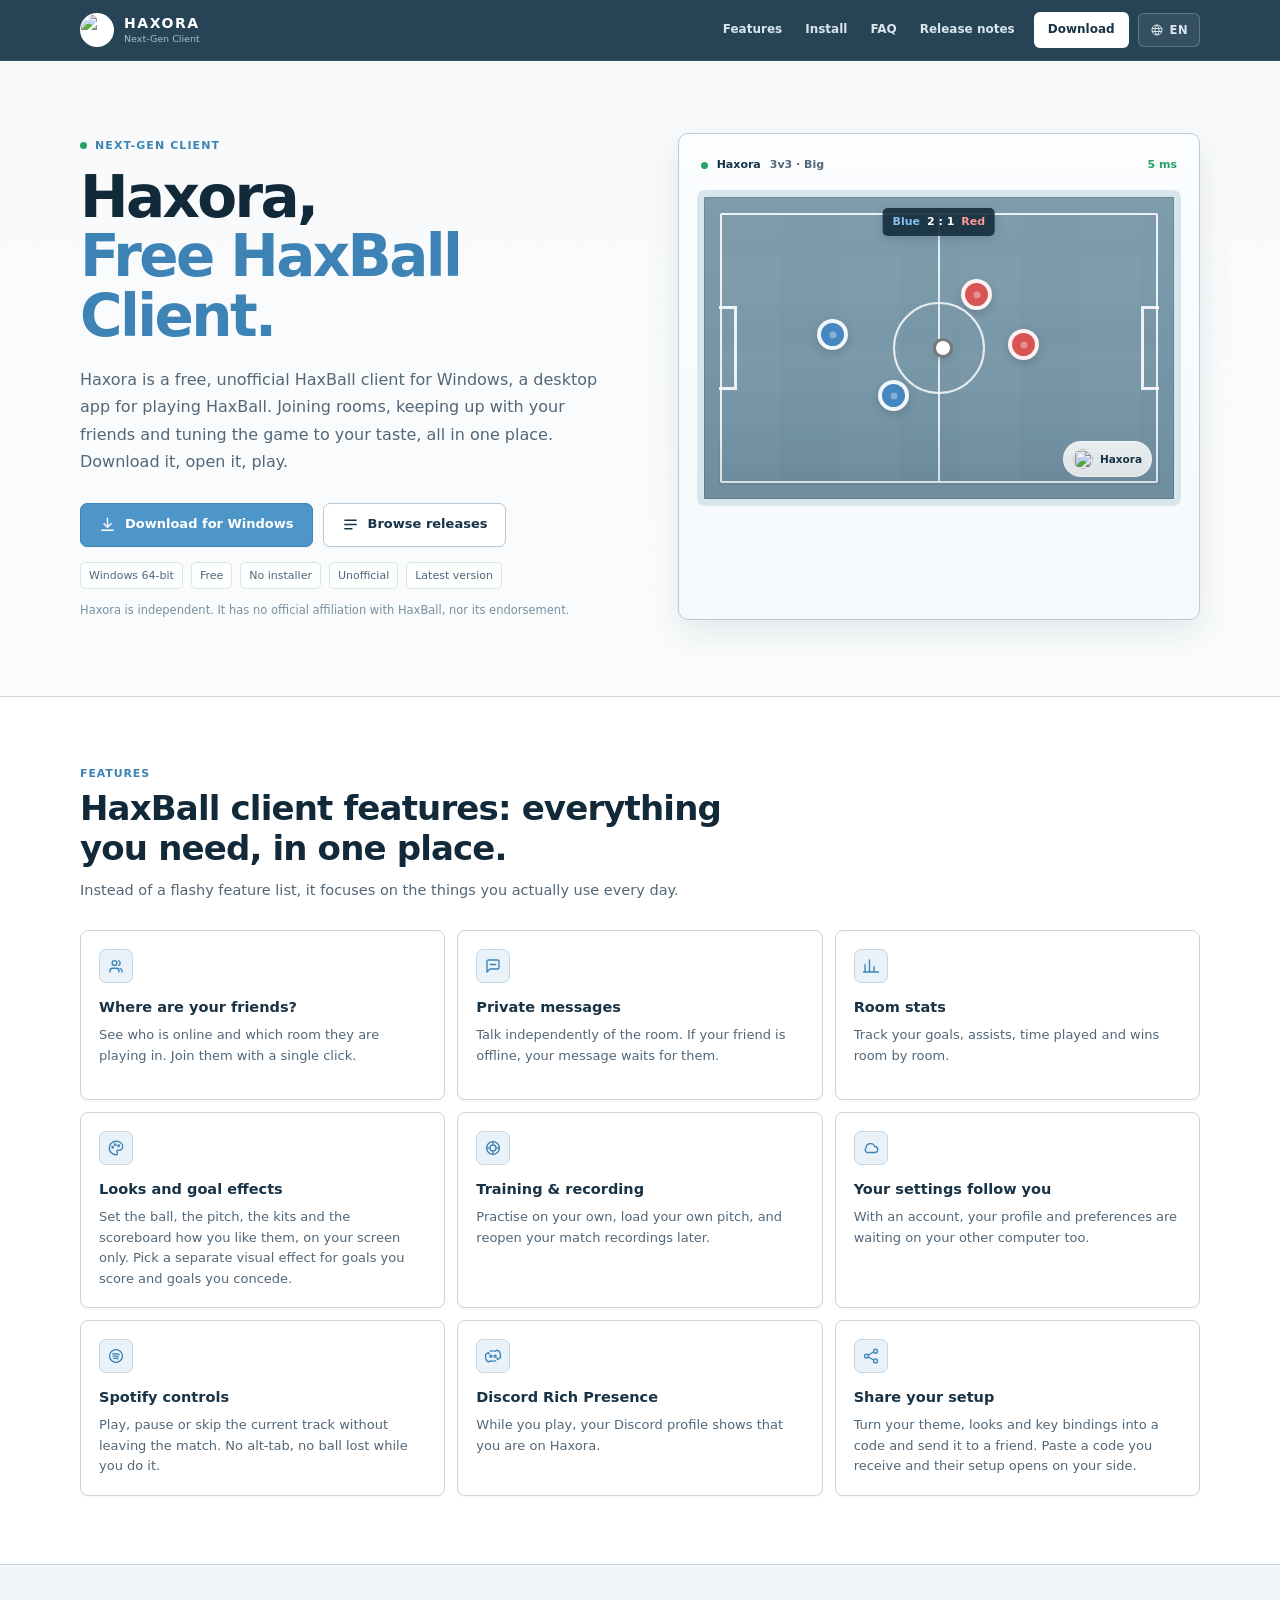
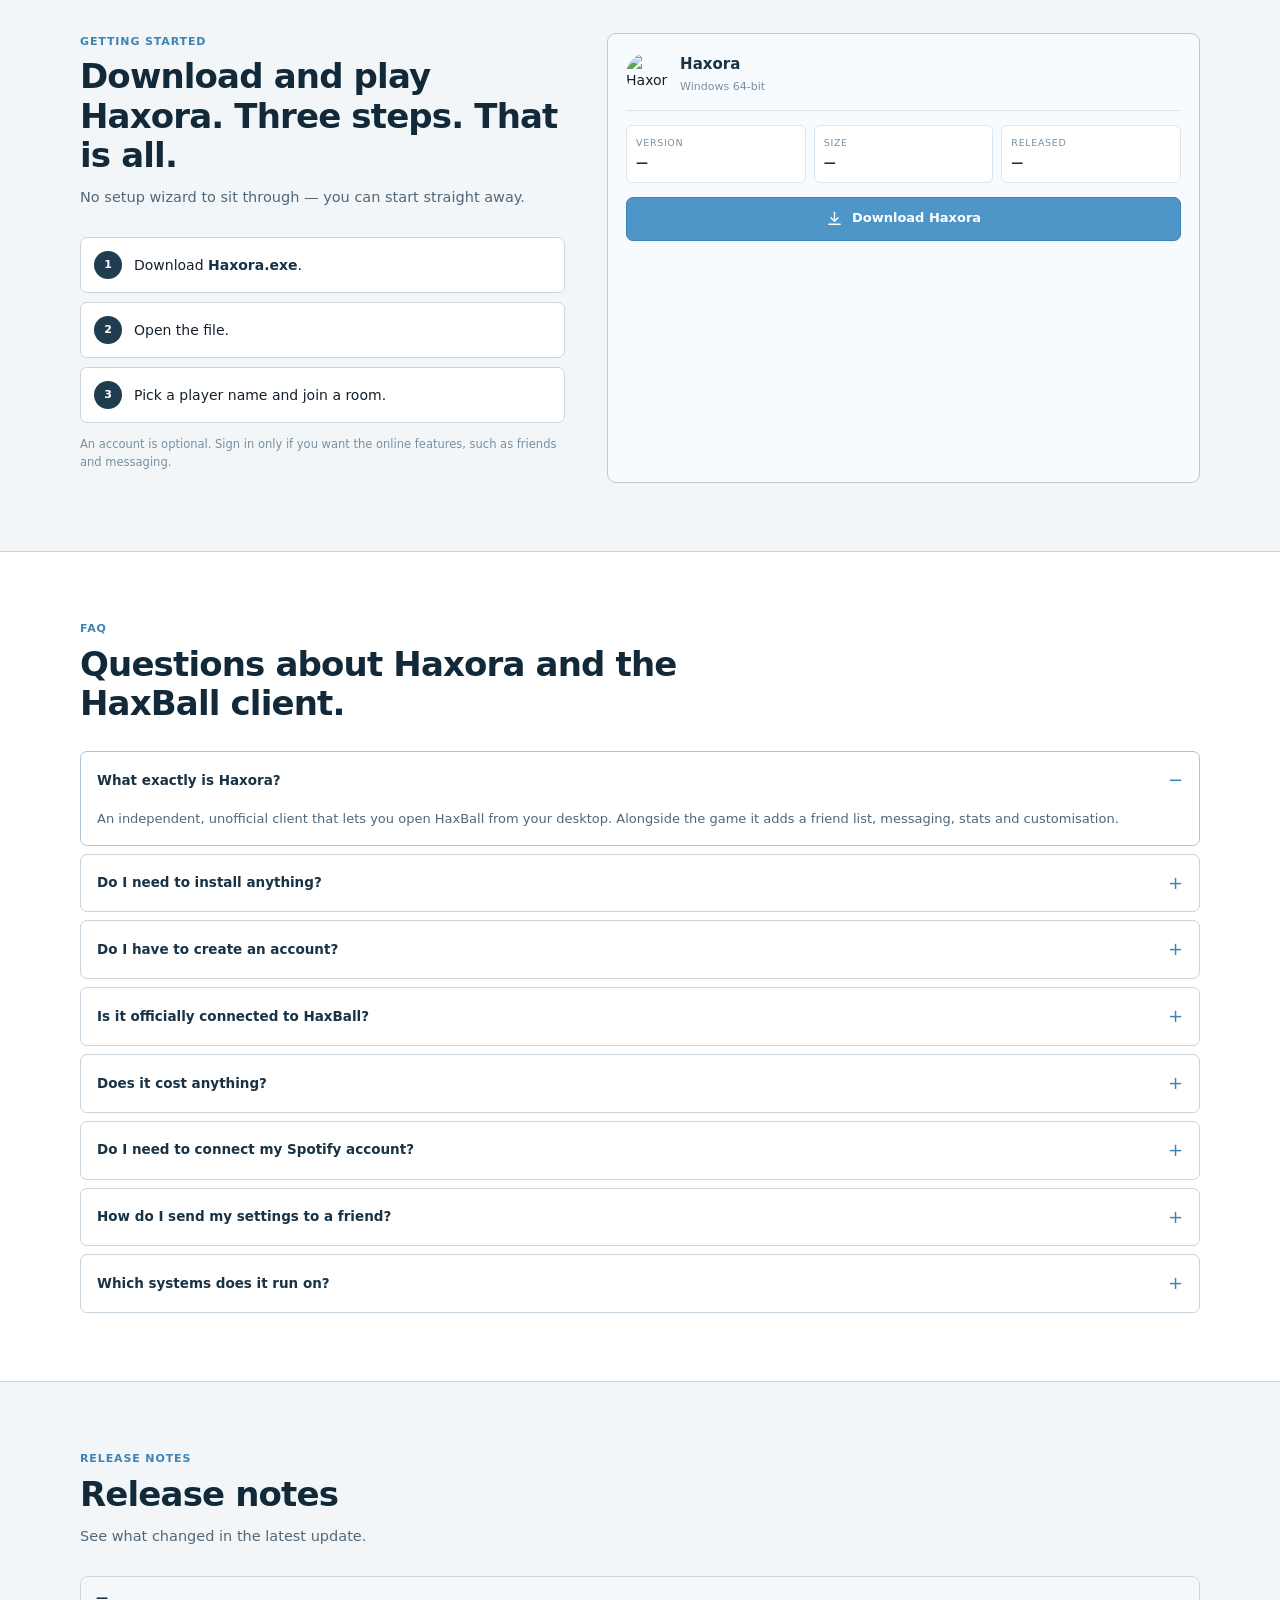
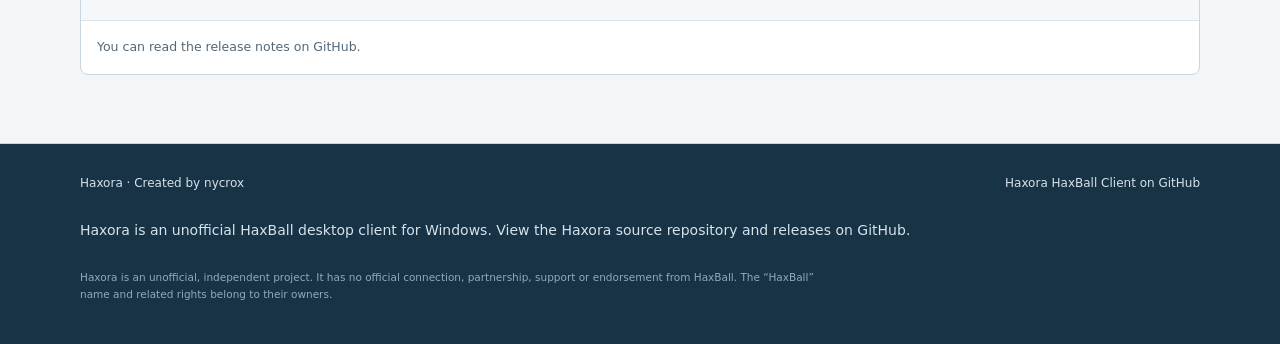
==== docs/index.html @ 7f505a47 "Update index.html" ====
<!doctype html>
<html lang="tr">
<head>
<meta charset="utf-8" />
<meta name="google-site-verification" content="Now5xPxrOuB2wj3a2NfiiqLnlZWloico8uXRCIv5dWs" />
<meta name="viewport" content="width=device-width, initial-scale=1" />
<title>Haxora — HaxBall Client for Windows | Next-Gen Client</title>
<meta name="description" content="Haxora, Windows için geliştirilmiş ücretsiz ve unofficial HaxBall client. Yüksek FPS, arkadaş listesi, özel mesajlaşma, Spotify kontrolü, Discord Rich Presence, gol efektleri, ayar paylaşımı ve daha fazlası." />
<meta name="keywords" content="haxball client, haxora, haxball masaüstü client, haxball windows, haxball indir, haxball spotify, haxball discord rich presence, haxball gol efekti" />
<meta name="author" content="nycrox" />
<meta name="robots" content="index, follow, max-image-preview:large, max-snippet:-1" />
<meta name="theme-color" content="#203d50" />
<link rel="canonical" href="https://nycr0x.github.io/Haxora-haxball-client/" />
<!-- Sayfa iki dilli. Çeviri yerinde yapılıyor ama İngilizcenin paylaşılabilir
     ve dizine girebilir kendi adresi olsun diye ?lang=en de kabul ediliyor. -->
<link rel="alternate" hreflang="tr" href="https://nycr0x.github.io/Haxora-haxball-client/" />
<link rel="alternate" hreflang="en" href="https://nycr0x.github.io/Haxora-haxball-client/?lang=en" />
<link rel="alternate" hreflang="x-default" href="https://nycr0x.github.io/Haxora-haxball-client/" />
<link rel="icon" type="image/png" href="./site/Haxora_Icon.png" />
<link rel="apple-touch-icon" href="./site/Haxora_Icon.png" />

<meta property="og:site_name" content="Haxora" />
<meta property="og:locale" content="tr_TR" />
<meta property="og:type" content="website" />
<meta property="og:url" content="https://nycr0x.github.io/Haxora-haxball-client/" />
<meta property="og:title" content="Haxora — HaxBall Client for Windows | Next-Gen Client" />
<meta property="og:description" content="Windows için ücretsiz HaxBall client: yüksek FPS, arkadaş listesi, özel mesajlaşma ve Spotify kontrolü. Haxora bağımsız bir Next-Gen Client projesidir." />
<meta property="og:image" content="https://nycr0x.github.io/Haxora-haxball-client/site/Haxora_Icon.png" />
<meta property="og:image:alt" content="Haxora logosu" />

<meta name="twitter:card" content="summary_large_image" />
<meta name="twitter:title" content="Haxora — HaxBall Client for Windows | Next-Gen Client" />
<meta name="twitter:description" content="Windows için ücretsiz HaxBall client: yüksek FPS, arkadaş listesi, özel mesajlaşma ve Spotify kontrolü. Haxora bağımsız bir Next-Gen Client projesidir." />
<meta name="twitter:image" content="https://nycr0x.github.io/Haxora-haxball-client/site/Haxora_Icon.png" />

<style>
:root {
  --navy: #203d50;
  --navy-2: #183246;
  --navy-3: #112939;
  --page: #e7edf1;
  --surface: #ffffff;
  --surface-2: #f6f9fb;
  --surface-3: #eef4f8;
  --border: #c8d5df;
  --border-soft: #dce5eb;
  --text: #14202b;
  --text-2: #526778;
  --text-3: #7890a2;
  --blue: #4e95c8;
  --blue-2: #3d83b5;
  --blue-soft: #e8f2f8;
  --green: #26a269;
  --orange: #d88620;
  --red: #dd4d4d;
  --radius: 8px;
  --shadow: 0 12px 32px rgba(32, 61, 80, .10);
  --font: "Segoe UI", Inter, system-ui, -apple-system, BlinkMacSystemFont, Arial, sans-serif;
}

* { box-sizing: border-box; }
html { scroll-behavior: smooth; }
body {
  margin: 0;
  background: var(--page);
  color: var(--text);
  font: 14px/1.6 var(--font);
  -webkit-font-smoothing: antialiased;
}
a { color: inherit; }
button, a { -webkit-tap-highlight-color: transparent; }
.wrap { width: min(1120px, calc(100% - 36px)); margin: 0 auto; }

/* Header — client ile aynı sade, koyu üst bar dili */
.topbar {
  position: sticky;
  top: 0;
  z-index: 50;
  background: rgba(32, 61, 80, .96);
  border-bottom: 1px solid rgba(255,255,255,.08);
  backdrop-filter: blur(10px);
}
.topbar-inner {
  min-height: 60px;
  display: flex;
  align-items: center;
  gap: 18px;
}
.brand {
  display: inline-flex;
  align-items: center;
  gap: 10px;
  text-decoration: none;
  color: #fff;
}
.brand-mark {
  width: 34px;
  height: 34px;
  display: grid;
  place-items: center;
  overflow: hidden;
  border-radius: 50%;
  border: 1px solid rgba(255,255,255,.18);
  background: #fff;
}
.brand-mark img { width: 100%; height: 100%; object-fit: cover; }
.brand-copy { display: flex; flex-direction: column; line-height: 1.05; }
.brand-copy strong { font-size: 14px; letter-spacing: .11em; font-weight: 800; }
.brand-copy span { margin-top: 3px; font-size: 9.5px; color: #a8bdca; }
.grow { flex: 1; }
.nav { display: flex; align-items: center; gap: 3px; }
.nav a {
  padding: 8px 10px;
  border-radius: 6px;
  color: #d9e6ee;
  font-size: 12px;
  font-weight: 600;
  text-decoration: none;
  transition: .16s ease;
}
.nav a:hover { background: rgba(255,255,255,.08); color: #fff; }
.nav .download-nav {
  margin-left: 6px;
  padding-inline: 14px;
  background: #fff;
  color: var(--navy-2);
}
.nav .download-nav:hover { background: #edf5fa; color: var(--navy-3); }

/* Dil düğmesi. Bir bağlantı değil, düğme: dar ekranda gezinme bağlantıları
   gizleniyor ama dil seçimi görünür kalmalı — siteye İngilizce bir ziyaretçi
   telefondan da gelebilir. */
.lang-btn {
  margin-left: 6px;
  display: inline-flex;
  align-items: center;
  gap: 6px;
  padding: 7px 11px;
  border: 1px solid rgba(255,255,255,.22);
  border-radius: 6px;
  background: rgba(255,255,255,.06);
  color: #d9e6ee;
  cursor: pointer;
  font: inherit;
  font-size: 11.5px;
  font-weight: 700;
  letter-spacing: .04em;
  transition: .16s ease;
}
.lang-btn:hover { background: rgba(255,255,255,.14); color: #fff; }
.lang-btn svg { width: 14px; height: 14px; fill: none; stroke: currentColor; stroke-width: 1.7; }

/* Hero */
.hero {
  background:
    linear-gradient(rgba(255,255,255,.72), rgba(255,255,255,.82)),
    repeating-linear-gradient(90deg, rgba(32,61,80,.035) 0 1px, transparent 1px 36px),
    repeating-linear-gradient(0deg, rgba(32,61,80,.035) 0 1px, transparent 1px 36px),
    var(--page);
  border-bottom: 1px solid var(--border);
}
.hero-inner {
  display: grid;
  grid-template-columns: 1.02fr .98fr;
  align-items: center;
  gap: 54px;
  padding: 72px 0 76px;
}
.eyebrow {
  display: inline-flex;
  align-items: center;
  gap: 8px;
  margin: 0 0 14px;
  color: var(--blue-2);
  font-size: 11px;
  font-weight: 800;
  letter-spacing: .1em;
  text-transform: uppercase;
}
.eyebrow::before {
  content: "";
  width: 7px;
  height: 7px;
  border-radius: 50%;
  background: var(--green);
}
.hero h1 {
  margin: 0;
  max-width: 580px;
  font-size: clamp(38px, 5.1vw, 58px);
  line-height: 1.02;
  letter-spacing: -.045em;
  font-weight: 760;
  color: var(--navy-3);
}
.hero h1 span { display: block; color: var(--blue-2); }
.hero .sub {
  max-width: 570px;
  margin: 20px 0 0;
  color: var(--text-2);
  font-size: 16px;
  line-height: 1.72;
}
.cta { display: flex; flex-wrap: wrap; gap: 10px; margin-top: 27px; }
.btn {
  min-height: 44px;
  display: inline-flex;
  align-items: center;
  justify-content: center;
  gap: 9px;
  padding: 0 18px;
  border: 1px solid #b8c9d6;
  border-radius: 7px;
  background: #fff;
  color: var(--navy-2);
  font-size: 13px;
  font-weight: 700;
  text-decoration: none;
  box-shadow: 0 2px 0 rgba(32,61,80,.03);
  transition: transform .15s ease, border-color .15s ease, background .15s ease;
}
.btn:hover { transform: translateY(-1px); border-color: #9fb6c6; background: #fbfdff; }
.btn.primary { border-color: var(--blue-2); background: var(--blue); color: #fff; }
.btn.primary:hover { background: var(--blue-2); }
.btn svg { width: 17px; height: 17px; fill: none; stroke: currentColor; stroke-width: 2; stroke-linecap: round; stroke-linejoin: round; }
.hero-meta { display: flex; flex-wrap: wrap; gap: 8px; margin-top: 15px; }
.meta-pill {
  padding: 4px 8px;
  border: 1px solid var(--border-soft);
  border-radius: 5px;
  background: rgba(255,255,255,.72);
  color: var(--text-2);
  font-size: 11px;
}
.hero-note {
  margin: 12px 0 0;
  color: var(--text-3);
  font-size: 11.5px;
  line-height: 1.6;
}

/* HaxBall sahnesi — sahada ufak hareket olsun */
.haxball-scene {
  position: relative;
  min-height: 392px;
  padding: 18px;
  border: 1px solid #b9cbd8;
  border-radius: 10px;
  background: linear-gradient(180deg, #fbfdff 0%, #f4f9fc 100%);
  box-shadow: var(--shadow);
}
.scene-top {
  display: flex;
  align-items: center;
  gap: 9px;
  min-height: 38px;
  padding: 0 4px 12px;
  color: var(--text-2);
  font-size: 11px;
  font-weight: 700;
}
.scene-top .room-name { color: var(--navy-2); font-weight: 800; }
.scene-top .online {
  width: 7px;
  height: 7px;
  border-radius: 50%;
  background: var(--green);
  box-shadow: 0 0 0 0 rgba(38,162,105,.35);
  animation: pulseDot 2.4s infinite;
}
.scene-top .latency { margin-left: auto; color: var(--green); }
.pitch-wrap {
  position: relative;
  height: 316px;
  overflow: hidden;
  border: 7px solid #d9e5ec;
  border-radius: 8px;
  background: linear-gradient(180deg, #7e9cac 0%, #6f8fa1 100%);
  box-shadow: inset 0 0 0 1px rgba(18,41,57,.18);
}
.pitch-wrap::before,
.pitch-wrap::after {
  content: "";
  position: absolute;
  inset: 16px;
  pointer-events: none;
}
.pitch-wrap::before {
  background:
    linear-gradient(90deg, rgba(255,255,255,.06) 50%, transparent 50%),
    linear-gradient(0deg, rgba(255,255,255,.05) 50%, transparent 50%);
  background-size: 120px 100%, 100% 90px;
  opacity: .35;
}
.pitch-wrap::after {
  inset: auto 14px 14px 14px;
  height: 64px;
  background: linear-gradient(180deg, rgba(18,41,57,0), rgba(18,41,57,.08));
}
.pitch {
  position: absolute;
  inset: 16px;
  border: 2px solid rgba(255,255,255,.86);
  border-radius: 2px;
}
.pitch::before {
  content: "";
  position: absolute;
  top: 0;
  bottom: 0;
  left: 50%;
  width: 2px;
  background: rgba(255,255,255,.82);
  transform: translateX(-50%);
}
.pitch::after {
  content: "";
  position: absolute;
  width: 88px;
  height: 88px;
  top: 50%;
  left: 50%;
  border: 2px solid rgba(255,255,255,.82);
  border-radius: 50%;
  transform: translate(-50%, -50%);
}
.goal {
  position: absolute;
  top: 50%;
  width: 18px;
  height: 84px;
  border: 3px solid rgba(255,255,255,.88);
  transform: translateY(-50%);
}
.goal.left { left: -3px; border-left: 0; }
.goal.right { right: -3px; border-right: 0; }
.disc {
  position: absolute;
  width: 31px;
  height: 31px;
  border: 4px solid rgba(255,255,255,.92);
  border-radius: 50%;
  box-shadow: 0 3px 8px rgba(20,32,43,.18);
  will-change: transform;
}
.disc::after {
  content: "";
  position: absolute;
  left: 50%;
  top: 50%;
  width: 7px;
  height: 7px;
  border-radius: 50%;
  background: rgba(255,255,255,.34);
  transform: translate(-50%, -50%);
}
.disc.blue { background: #4587c1; }
.disc.red { background: #d85555; }
.disc.b1 { left: 22%; top: 39%; animation: moveB1 7.5s ease-in-out infinite; }
.disc.b2 { left: 36%; top: 62%; animation: moveB2 7.5s ease-in-out infinite; }
.disc.r1 { left: 66%; top: 43%; animation: moveR1 7.5s ease-in-out infinite; }
.disc.r2 { left: 55%; top: 24%; animation: moveR2 7.5s ease-in-out infinite; }
.ball {
  position: absolute;
  left: 51%;
  top: 50%;
  width: 20px;
  height: 20px;
  border: 3px solid rgba(43,49,53,.72);
  border-radius: 50%;
  background: #fff;
  transform: translate(-50%, -50%);
  box-shadow: 0 2px 5px rgba(20,32,43,.22);
  animation: moveBall 7.5s linear infinite;
  will-change: left, top;
}
.ball::before {
  content: "";
  position: absolute;
  inset: -8px;
  border-radius: 50%;
  background: radial-gradient(circle, rgba(255,255,255,.35), rgba(255,255,255,0) 70%);
  opacity: .65;
}
.score {
  position: absolute;
  top: 11px;
  left: 50%;
  z-index: 2;
  display: flex;
  align-items: center;
  gap: 7px;
  padding: 5px 10px;
  border-radius: 5px;
  background: rgba(17,41,57,.88);
  color: #fff;
  font-size: 11px;
  font-weight: 800;
  transform: translateX(-50%);
  box-shadow: 0 3px 10px rgba(17,41,57,.16);
}
.score .b { color: #84c0f1; }
.score .r { color: #ff9898; }
.scene-badge {
  position: absolute;
  right: 22px;
  bottom: 22px;
  display: inline-flex;
  align-items: center;
  gap: 7px;
  padding: 7px 9px;
  border: 1px solid rgba(255,255,255,.72);
  border-radius: 999px;
  background: rgba(255,255,255,.88);
  color: var(--navy-2);
  font-size: 10.5px;
  font-weight: 800;
  backdrop-filter: blur(5px);
}
.scene-badge img { width: 20px; height: 20px; border-radius: 50%; }

@keyframes pulseDot {
  0%, 100% { box-shadow: 0 0 0 0 rgba(38,162,105,.3); }
  50% { box-shadow: 0 0 0 6px rgba(38,162,105,0); }
}
@keyframes moveB1 {
  0% { transform: translate(0, 0); }
  18% { transform: translate(36px, -8px); }
  34% { transform: translate(54px, -14px); }
  49% { transform: translate(14px, 10px); }
  67% { transform: translate(-6px, 18px); }
  84% { transform: translate(18px, 6px); }
  100% { transform: translate(0, 0); }
}
@keyframes moveB2 {
  0% { transform: translate(0, 0); }
  20% { transform: translate(-10px, -16px); }
  36% { transform: translate(18px, -34px); }
  52% { transform: translate(36px, -20px); }
  72% { transform: translate(18px, 10px); }
  100% { transform: translate(0, 0); }
}
@keyframes moveR1 {
  0% { transform: translate(0, 0); }
  18% { transform: translate(-18px, 8px); }
  34% { transform: translate(-40px, -4px); }
  52% { transform: translate(-8px, -18px); }
  70% { transform: translate(8px, -4px); }
  100% { transform: translate(0, 0); }
}
@keyframes moveR2 {
  0% { transform: translate(0, 0); }
  16% { transform: translate(-12px, 18px); }
  30% { transform: translate(-32px, 28px); }
  48% { transform: translate(-8px, 12px); }
  66% { transform: translate(12px, -4px); }
  84% { transform: translate(2px, -10px); }
  100% { transform: translate(0, 0); }
}
@keyframes moveBall {
  0%   { left: 50%; top: 50%; }
  14%  { left: 44%; top: 46%; }
  26%  { left: 39%; top: 48%; }
  40%  { left: 47%; top: 60%; }
  54%  { left: 58%; top: 53%; }
  67%  { left: 63%; top: 41%; }
  79%  { left: 55%; top: 32%; }
  91%  { left: 49%; top: 43%; }
  100% { left: 50%; top: 50%; }
}

/* içerik */
.section { padding: 68px 0; border-bottom: 1px solid var(--border); }
.section.white { background: #fff; }
.section.soft { background: #f2f6f8; }
.section-head { max-width: 650px; margin-bottom: 28px; }
.hero-copy, .section-head, .download-box, .haxball-scene { align-self: stretch; }
.section-label { margin: 0 0 7px; color: var(--blue-2); font-size: 11px; font-weight: 800; text-transform: uppercase; letter-spacing: .08em; }
h2 { margin: 0; color: var(--navy-3); font-size: clamp(25px, 3vw, 34px); line-height: 1.15; letter-spacing: -.025em; }
.lead { margin: 11px 0 0; color: var(--text-2); font-size: 14.5px; }

.feature-grid {
  display: grid;
  grid-template-columns: repeat(3, 1fr);
  gap: 12px;
}
.feature {
  min-height: 170px;
  padding: 18px;
  border: 1px solid var(--border);
  border-radius: var(--radius);
  background: var(--surface);
  box-shadow: 0 2px 0 rgba(32,61,80,.025);
  display: flex;
  flex-direction: column;
}
.feature:hover { border-color: #aec2d0; }
.feature-icon {
  width: 34px;
  height: 34px;
  display: grid;
  place-items: center;
  margin-bottom: 13px;
  border: 1px solid #c5d7e3;
  border-radius: 7px;
  background: var(--blue-soft);
  color: var(--blue-2);
}
.feature-icon svg { width: 18px; height: 18px; fill: none; stroke: currentColor; stroke-width: 1.8; stroke-linecap: round; stroke-linejoin: round; }
.feature h3 { margin: 0 0 6px; color: var(--navy-2); font-size: 14.5px; }
.feature p { margin: 0; color: var(--text-2); font-size: 13px; line-height: 1.58; }

.install {
  display: grid;
  grid-template-columns: .9fr 1.1fr;
  gap: 42px;
  align-items: start;
}
.steps { display: grid; gap: 9px; margin: 0; padding: 0; list-style: none; }
.steps li {
  display: flex;
  align-items: center;
  gap: 12px;
  min-height: 56px;
  padding: 11px 13px;
  border: 1px solid var(--border);
  border-radius: 7px;
  background: #fff;
}
.steps .n {
  width: 28px;
  height: 28px;
  flex: 0 0 auto;
  display: grid;
  place-items: center;
  border-radius: 50%;
  background: var(--navy);
  color: #fff;
  font-size: 11px;
  font-weight: 800;
}
.steps strong { color: var(--navy-2); }
.install-note {
  margin-top: 12px;
  color: var(--text-3);
  font-size: 11.5px;
}
.download-box {
  padding: 18px;
  border: 1px solid #b9cbd8;
  border-radius: 9px;
  background: #f8fbfd;
}
.download-box-top {
  display: flex;
  align-items: center;
  gap: 12px;
  padding-bottom: 15px;
  border-bottom: 1px solid var(--border-soft);
}
.download-box-top img { width: 42px; height: 42px; border-radius: 50%; }
.download-box-top strong { display: block; color: var(--navy-2); font-size: 15px; }
.download-box-top span { display: block; margin-top: 2px; color: var(--text-3); font-size: 11px; }
.release-meta { display: grid; grid-template-columns: repeat(3, 1fr); gap: 8px; margin: 14px 0; }
.release-meta div { padding: 9px; border: 1px solid var(--border-soft); border-radius: 6px; background: #fff; }
.release-meta small { display: block; color: var(--text-3); font-size: 9.5px; text-transform: uppercase; letter-spacing: .07em; }
.release-meta b { display: block; margin-top: 3px; color: var(--navy-2); font-size: 12px; }
.download-box .btn { width: 100%; }

.faq { display: grid; gap: 8px; }
.faq details { border: 1px solid var(--border); border-radius: 7px; background: #fff; }
.faq details[open] { border-color: #afc4d2; }
.faq summary {
  display: flex;
  align-items: center;
  gap: 12px;
  padding: 14px 16px;
  color: var(--navy-2);
  cursor: pointer;
  font-size: 13.5px;
  font-weight: 700;
  list-style: none;
}
.faq summary::-webkit-details-marker { display: none; }
.faq summary::after {
  content: "+";
  margin-left: auto;
  color: var(--blue-2);
  font-size: 18px;
  font-weight: 500;
}
.faq details[open] summary::after { content: "−"; }
.faq p { margin: 0; padding: 0 16px 15px; color: var(--text-2); font-size: 13px; }

.release {
  overflow: hidden;
  border: 1px solid var(--border);
  border-radius: 8px;
  background: #fff;
}
.release-head {
  display: flex;
  flex-wrap: wrap;
  align-items: center;
  gap: 10px;
  padding: 12px 15px;
  border-bottom: 1px solid var(--border-soft);
  background: #f4f8fa;
}
.release-head strong { color: var(--navy-2); font-size: 12px; }
.release-head span { color: var(--text-3); font-size: 11px; }
.release-body {
  max-height: 320px;
  padding: 16px;
  overflow: auto;
  color: var(--text-2);
  font-size: 12.5px;
  line-height: 1.65;
  white-space: pre-wrap;
}

footer { padding: 30px 0 42px; background: var(--navy-2); color: #d5e3eb; }
.foot { display: flex; flex-wrap: wrap; align-items: center; gap: 12px; }
.foot .who { font-size: 12px; }
.foot a { color: #d5e3eb; text-decoration: none; font-size: 12px; }
.foot a:hover { color: #fff; }
.disclaimer { max-width: 760px; margin: 14px 0 0; color: #92aaba; font-size: 10.5px; line-height: 1.55; }

.reveal { opacity: 0; transform: translateY(9px); transition: opacity .45s ease, transform .45s ease; }
.reveal.in { opacity: 1; transform: none; }
:focus-visible { outline: 2px solid var(--blue); outline-offset: 3px; }

@media (max-width: 940px) {
  .hero-inner { grid-template-columns: 1fr; padding: 55px 0 60px; }
  .haxball-scene { max-width: 650px; width: 100%; }
  .feature-grid { grid-template-columns: repeat(2, 1fr); }
  .install { grid-template-columns: 1fr; gap: 28px; }
}
@media (max-width: 680px) {
  .wrap { width: min(100% - 24px, 1120px); }
  .topbar-inner { min-height: 56px; }
  .nav a:not(.download-nav) { display: none; }
  .hero-inner { gap: 34px; padding: 42px 0 48px; }
  .hero h1 { font-size: 39px; }
  .hero .sub { font-size: 14.5px; }
  .haxball-scene { min-height: 328px; padding: 12px; }
  .pitch-wrap { height: 264px; }
  .scene-top { padding-bottom: 10px; }
  .feature-grid { grid-template-columns: 1fr; }
  .section { padding: 52px 0; }
  .release-meta { grid-template-columns: 1fr; }
}
@media (prefers-reduced-motion: reduce) {
  html { scroll-behavior: auto; }
  *, *::before, *::after { transition: none !important; animation: none !important; }
  .reveal { opacity: 1; transform: none; }
}
</style>
<script type="application/ld+json">
{
  "@context": "https://schema.org",
  "@type": "SoftwareApplication",
  "name": "Haxora",
  "alternateName": "Haxora HaxBall Client",
  "applicationCategory": "GameApplication",
  "applicationSubCategory": "HaxBall client",
  "operatingSystem": "Windows 10, Windows 11",
  "softwareVersion": "1.0.2",
  "url": "https://nycr0x.github.io/Haxora-haxball-client/",
  "downloadUrl": "https://github.com/nycr0x/Haxora-haxball-client/releases/latest",
  "installUrl": "https://github.com/nycr0x/Haxora-haxball-client/releases/latest",
  "image": "https://nycr0x.github.io/Haxora-haxball-client/site/Haxora_Icon.png",
  "screenshot": "https://nycr0x.github.io/Haxora-haxball-client/site/Haxora_Icon.png",
  "description": "Haxora, HaxBall için geliştirilmiş bağımsız bir masaüstü istemcisidir. Kare hızı ve donanım hızlandırma denetimi, arkadaş listesi, özel mesajlaşma, yerel susturma, antrenman modu, maç kaydı, gol efektleri, kod ile ayar paylaşımı, oyun içi Spotify kontrolü ve Discord Rich Presence sunar. HaxBall ile resmi bir bağı yoktur.",
  "inLanguage": "tr",
  "isAccessibleForFree": true,
  "offers": {
    "@type": "Offer",
    "price": "0",
    "priceCurrency": "USD",
    "availability": "https://schema.org/InStock"
  },
  "author": {
    "@type": "Person",
    "name": "nycrox",
    "url": "https://github.com/nycr0x"
  },
  "maintainer": {
    "@type": "Person",
    "name": "nycrox",
    "url": "https://github.com/nycr0x"
  },
  "license": "https://opensource.org/licenses/MIT",
  "disambiguatingDescription": "Bağımsız ve resmi olmayan bir HaxBall istemcisi. HaxBall markasıyla veya geliştiricisiyle bağlantılı değildir.",
  "sameAs": [
    "https://github.com/nycr0x/Haxora-haxball-client"
  ]
}
</script>
</head>
<body>

<header class="topbar">
  <div class="wrap topbar-inner">
    <a class="brand" href="#top" aria-label="Haxora ana sayfa">
      <span class="brand-mark"><img src="./site/Haxora_Icon.png" alt="Haxora logosu" width="34" height="34" /></span>
      <span class="brand-copy">
        <strong>HAXORA</strong>
        <span>Next-Gen Client</span>
      </span>
    </a>

    <div class="grow"></div>

    <nav class="nav" aria-label="Ana menü">
      <a href="#ozellikler">Özellikler</a>
      <a href="#kurulum">Kurulum</a>
      <a href="#sss">S.S.S.</a>
      <a href="#surum">Sürüm Notları</a>
      <a class="download-nav" href="#indir">İndir</a>
      <button class="lang-btn" id="langToggle" type="button">
        <svg viewBox="0 0 24 24" aria-hidden="true"><circle cx="12" cy="12" r="8.6"/><path d="M3.6 9.4h16.8M3.6 14.6h16.8"/><path d="M12 3.4c2.3 2.4 3.4 5.3 3.4 8.6s-1.1 6.2-3.4 8.6c-2.3-2.4-3.4-5.3-3.4-8.6S9.7 5.8 12 3.4Z"/></svg>
        <span id="langCode">TR</span>
      </button>
    </nav>
  </div>
</header>

<main id="top">
  <section class="hero" id="indir">
    <div class="wrap hero-inner">
      <div class="hero-copy">
        <p class="eyebrow">Next-Gen Client</p>
        <h1>Haxora, <span>Ücretsiz HaxBall Client.</span></h1>
        <p class="sub">
          Haxora, Windows için geliştirilmiş ücretsiz ve unofficial bir HaxBall client, yani HaxBall masaüstü istemcisidir.
          Odalara girmeyi, arkadaşlarını takip etmeyi ve oyunu kendi zevkine göre ayarlamayı
          tek yerde toplar. İndir, aç ve oyna.
        </p>

        <div class="cta">
          <a class="btn primary" id="download" href="https://github.com/nycr0x/Haxora-haxball-client/releases/latest">
            <svg viewBox="0 0 24 24" aria-hidden="true"><path d="M12 3v12"/><path d="M7 11l5 5 5-5"/><path d="M4 20h16"/></svg>
            <span id="downloadLabel">Windows için indir</span>
          </a>
          <a class="btn" href="https://github.com/nycr0x/Haxora-haxball-client/releases">
            <svg viewBox="0 0 24 24" aria-hidden="true"><path d="M4 6h16M4 12h16M4 18h10"/></svg>
            Sürümlere bak
          </a>
        </div>

        <div class="hero-meta" aria-label="Haxora bilgileri">
          <span class="meta-pill">Windows 64-bit</span>
          <span class="meta-pill">Ücretsiz</span>
          <span class="meta-pill">Kurulum gerektirmez</span>
          <span class="meta-pill">Unofficial</span>
          <span class="meta-pill" id="heroVersion">Son sürüm yükleniyor…</span>
        </div>
        <p class="hero-note">Haxora bağımsızdır. HaxBall ile resmi bir bağı veya onayı yoktur.</p>
      </div>

      <div class="haxball-scene" aria-label="HaxBall sahasında hareket eden oyuncular ve top ile Haxora görseli">
        <div class="scene-top">
          <span class="online"></span>
          <span class="room-name">Haxora</span>
          <span>3v3 · Big</span>
          <span class="latency">5 ms</span>
        </div>
        <div class="pitch-wrap">
          <div class="score"><span class="b">Mavi</span> 2 : 1 <span class="r">Kırmızı</span></div>
          <div class="pitch">
            <span class="goal left"></span>
            <span class="goal right"></span>
            <span class="disc blue b1"></span>
            <span class="disc blue b2"></span>
            <span class="disc red r1"></span>
            <span class="disc red r2"></span>
            <span class="ball"></span>
          </div>
          <div class="scene-badge">
            <img src="./site/Haxora_Icon.png" alt="" />
            Haxora
          </div>
        </div>
      </div>
    </div>
  </section>

  <section class="section white" id="ozellikler">
    <div class="wrap">
      <div class="section-head reveal">
        <p class="section-label">Özellikler</p>
        <h2>HaxBall client özellikleri: ihtiyacın olan şeyler, tek yerde.</h2>
        <p class="lead">Gösterişli özellik listeleri yerine günlük kullanımda gerçekten işine yarayan şeylere odaklanır.</p>
      </div>

      <div class="feature-grid">
        <article class="feature reveal">
          <span class="feature-icon"><svg viewBox="0 0 24 24"><path d="M16 20v-1.5a3.5 3.5 0 00-3.5-3.5h-5A3.5 3.5 0 004 18.5V20"/><circle cx="10" cy="8" r="3.2"/><path d="M20 20v-1.5a3.5 3.5 0 00-2.6-3.4M15.5 5.2a3.2 3.2 0 010 6"/></svg></span>
          <h3>Arkadaşların nerede?</h3>
          <p>Kimin çevrimiçi olduğunu ve hangi odada oynadığını gör. İstersen tek tıkla yanına katıl.</p>
        </article>

        <article class="feature reveal">
          <span class="feature-icon"><svg viewBox="0 0 24 24"><path d="M20 14a2 2 0 01-2 2H8l-4 4V6a2 2 0 012-2h12a2 2 0 012 2z"/><path d="M8.5 10h7"/></svg></span>
          <h3>Özel mesaj</h3>
          <p>Odadan bağımsız konuş. Arkadaşın çevrimdışıysa mesajın onu bekler.</p>
        </article>

        <article class="feature reveal">
          <span class="feature-icon"><svg viewBox="0 0 24 24"><path d="M4 20V10M10 20V4M16 20v-7M22 20H2"/></svg></span>
          <h3>Oda istatistikleri</h3>
          <p>Gol, asist, süre ve galibiyetlerini oynadığın odalara göre takip et.</p>
        </article>

        <article class="feature reveal">
          <span class="feature-icon"><svg viewBox="0 0 24 24"><path d="M12 3a9 9 0 100 18c1.1 0 2-.9 2-2 0-1.4-1-1.7-1-2.7 0-.7.6-1.3 1.3-1.3H16a5 5 0 005-5c0-3.9-4-7-9-7z"/><circle cx="7.5" cy="11" r="1"/><circle cx="11" cy="7.5" r="1"/><circle cx="15.5" cy="9" r="1"/></svg></span>
          <h3>Görünüm ve gol efektleri</h3>
          <p>Top, saha, forma ve skor tabelasını kendi ekranında düzenle. Attığın ve yediğin gol için ayrı görsel efekt seç.</p>
        </article>

        <article class="feature reveal">
          <span class="feature-icon"><svg viewBox="0 0 24 24"><circle cx="12" cy="12" r="8.5"/><circle cx="12" cy="12" r="4"/><path d="M12 3.5v3M12 17.5v3M3.5 12h3M17.5 12h3"/></svg></span>
          <h3>Antrenman & kayıt</h3>
          <p>Tek başına çalış, kendi sahanı yükle ve maç kayıtlarını daha sonra tekrar aç.</p>
        </article>

        <article class="feature reveal">
          <span class="feature-icon"><svg viewBox="0 0 24 24"><path d="M7 18h10a4 4 0 000-8 6 6 0 00-11.6 2A3.5 3.5 0 007 18z"/></svg></span>
          <h3>Ayarların seninle</h3>
          <p>Hesap kullanırsan profilin ve tercihlerin diğer bilgisayarında da hazır olur.</p>
        </article>

        <article class="feature reveal">
          <span class="feature-icon"><svg viewBox="0 0 24 24"><circle cx="12" cy="12" r="8.6"/><path d="M7.6 9.2c2.9-.8 5.9-.5 8.6.9"/><path d="M8.2 12.2c2.4-.6 4.8-.3 7 .9"/><path d="M8.8 15.1c1.9-.4 3.8-.2 5.5.7"/></svg></span>
          <h3>Spotify kontrolü</h3>
          <p>Çalan şarkıyı maçtan çıkmadan başlat, duraklat ya da geç. Alt-tab yok, kaçan top yok.</p>
        </article>

        <article class="feature reveal">
          <span class="feature-icon"><svg viewBox="0 0 24 24"><path d="M8.4 5.6A13 13 0 0 1 12 5.2c1.3 0 2.5.15 3.6.4l1.1-1.5c2 .5 3.6 1.4 3.6 1.4 1.4 2.6 2 5.4 1.8 8.3a13 13 0 0 1-4 2.7l-1-1.6"/><path d="M15.6 18.4A13 13 0 0 1 12 18.8c-1.3 0-2.5-.15-3.6-.4l-1.1 1.5c-2-.5-3.6-1.4-3.6-1.4-1.4-2.6-2-5.4-1.8-8.3a13 13 0 0 1 4-2.7l1 1.6"/><circle cx="9.2" cy="12.4" r="1.4"/><circle cx="14.8" cy="12.4" r="1.4"/></svg></span>
          <h3>Discord Rich Presence</h3>
          <p>Sen oynarken Discord profilinde Haxora'da olduğun görünür.</p>
        </article>

        <article class="feature reveal">
          <span class="feature-icon"><svg viewBox="0 0 24 24"><circle cx="18" cy="5.5" r="2.6"/><circle cx="6" cy="12" r="2.6"/><circle cx="18" cy="18.5" r="2.6"/><path d="M8.3 10.7l7.4-4M8.3 13.3l7.4 4"/></svg></span>
          <h3>Ayarını paylaş</h3>
          <p>Tema, görünüm ve tuş atamalarını koda çevirip arkadaşına yolla. Sana gelen kodu yapıştır, onun düzeni sende açılsın.</p>
        </article>
      </div>
    </div>
  </section>

  <section class="section soft" id="kurulum">
    <div class="wrap install">
      <div>
        <div class="section-head reveal">
          <p class="section-label">Başlamak için</p>
          <h2>Haxora indir ve oyna. Üç adım. Hepsi bu.</h2>
          <p class="lead">Kurulum sihirbazıyla uğraşmadan doğrudan başlayabilirsin.</p>
        </div>

        <ol class="steps">
          <!-- Sözcük sırası dile göre değiştiği için cümle tek parça çevriliyor. -->
          <li class="reveal"><span class="n">1</span><div data-i18n-html><strong>Haxora.exe</strong> dosyasını indir.</div></li>
          <li class="reveal"><span class="n">2</span><div>Dosyayı aç.</div></li>
          <li class="reveal"><span class="n">3</span><div>Oyuncu adını seç ve odaya gir.</div></li>
        </ol>
        <p class="install-note reveal">Hesap açmak zorunlu değil. Arkadaşlık ve mesajlaşma gibi çevrimiçi özellikleri kullanmak istersen giriş yapabilirsin.</p>
      </div>

      <aside class="download-box reveal">
        <div class="download-box-top">
          <img src="./site/Haxora_Icon.png" alt="Haxora logosu" />
          <div>
            <strong id="releaseBoxTitle">Haxora</strong>
            <span>Windows 64-bit</span>
          </div>
        </div>

        <div class="release-meta">
          <div><small>Sürüm</small><b id="boxVersion">—</b></div>
          <div><small>Boyut</small><b id="boxSize">—</b></div>
          <div><small>Yayın</small><b id="boxDate">—</b></div>
        </div>

        <a class="btn primary" id="download2" href="https://github.com/nycr0x/Haxora-haxball-client/releases/latest">
          <svg viewBox="0 0 24 24" aria-hidden="true"><path d="M12 3v12"/><path d="M7 11l5 5 5-5"/><path d="M4 20h16"/></svg>
          Haxora'yı indir
        </a>
      </aside>
    </div>
  </section>

  <section class="section white" id="sss">
    <div class="wrap">
      <div class="section-head reveal">
        <p class="section-label">Sık sorulanlar</p>
        <h2>Haxora ve HaxBall client hakkında merak edilenler.</h2>
      </div>

      <div class="faq">
        <details class="reveal" open>
          <summary>Haxora tam olarak ne?</summary>
          <p>HaxBall'ı masaüstünden açmanı sağlayan bağımsız ve unofficial bir client. Oyunun yanına arkadaş listesi, mesajlaşma, istatistik ve kişiselleştirme gibi ek özellikler getirir.</p>
        </details>

        <details class="reveal">
          <summary>Kurulum yapmak gerekiyor mu?</summary>
          <p>Hayır. Haxora.exe dosyasını indirip doğrudan açman yeterli.</p>
        </details>

        <details class="reveal">
          <summary>Hesap açmak zorunda mıyım?</summary>
          <p>Hayır. Hesap; arkadaş listesi, özel mesajlaşma ve ayar senkronizasyonu gibi çevrimiçi özellikler için kullanılır.</p>
        </details>

        <details class="reveal">
          <summary>HaxBall ile resmi bir bağı var mı?</summary>
          <p>Hayır. Haxora unofficial bir projedir; HaxBall ile resmi bir bağlantısı veya onayı yoktur.</p>
        </details>

        <details class="reveal">
          <summary>Ücretli mi?</summary>
          <p>Hayır. Haxora ücretsizdir.</p>
        </details>

        <details class="reveal">
          <summary>Spotify için hesabımı bağlamam gerekiyor mu?</summary>
          <p>Evet, kontrol tuşlarının çalışması için Spotify hesabını bir kez bağlaman yeterli. Haxora yalnızca oynatmayı yönetir; şifreni görmez.</p>
        </details>

        <details class="reveal">
          <summary>Ayarlarımı arkadaşıma nasıl gönderirim?</summary>
          <p>Ayarlar ekranından paylaşım kodunu oluştur ve arkadaşına yolla. O kodu yapıştırdığında senin temanı, görünüm ayarlarını ve tuş atamalarını kendi Haxora'sında açar.</p>
        </details>

        <details class="reveal">
          <summary>Hangi sistemlerde çalışıyor?</summary>
          <p>Şu anda Windows 64-bit sürümü yayınlanıyor.</p>
        </details>
      </div>
    </div>
  </section>

  <section class="section soft" id="surum">
    <div class="wrap">
      <div class="section-head reveal">
        <p class="section-label">Sürüm notları</p>
        <h2 id="notesTitle">Son sürüm yükleniyor…</h2>
        <p class="lead">Son güncellemede nelerin değiştiğini buradan görebilirsin.</p>
      </div>

      <div class="release reveal">
        <div class="release-head">
          <strong id="releaseTag">—</strong>
          <span id="releaseDate"></span>
        </div>
        <!-- İçerik GitHub sürüm notlarından geliyor; çeviri katmanı dokunmuyor. -->
        <div class="release-body" id="notes" data-i18n-skip>…</div>
      </div>
    </div>
  </section>
</main>

<footer>
  <div class="wrap">
    <div class="foot">
      <span class="who">Haxora · Created by nycrox</span>
      <span class="grow"></span>
      <a href="https://github.com/nycr0x/Haxora-haxball-client">
    Haxora HaxBall Client on GitHub
</a>
         <p>
  Haxora is an unofficial HaxBall desktop client for Windows.
  View the Haxora source repository and releases on GitHub.
</p>
    </div>
    <p class="disclaimer">Haxora unofficial ve bağımsız bir projedir. HaxBall ile resmi bir bağlantısı, ortaklığı, desteği veya onayı yoktur. “HaxBall” adı ve ilgili haklar sahiplerine aittir.</p>
  </div>
</footer>

<script>
/* Sayfanın dili (Türkçe / İngilizce).

   Uygulamadaki çözümün aynısı, tek dosyaya sığacak kadar küçültülmüş hâli:
   sözlüğün anahtarı sayfadaki Türkçe metnin kendisi. Türkçe seçiliyken sözlük
   hiç okunmuyor, İngilizce seçilince gövdedeki metin düğümleri ve çevrilebilir
   öznitelikler bir kez taranıp değiştiriliyor. Her düğümün kaynağı saklandığı
   için geçiş iki yönlü çalışıyor.

   Dil sırayla şuradan geliyor: ?lang=en adresi > önceki seçim > tarayıcı dili.
   Seçim adrese de yazılıyor; böylece İngilizce sürümün paylaşılabilir bir
   bağlantısı oluyor (head'deki hreflang bunu gösteriyor). */
var HX_LANG = (function () {
  var EN = {
    /* head */
    "Haxora — HaxBall Client for Windows | Next-Gen Client": "Haxora — HaxBall Client for Windows | Next-Gen Client",
    "Haxora, Windows için geliştirilmiş ücretsiz ve unofficial HaxBall client. Yüksek FPS, arkadaş listesi, özel mesajlaşma, Spotify kontrolü, Discord Rich Presence, gol efektleri, ayar paylaşımı ve daha fazlası.":
      "Haxora is a free, unofficial HaxBall client for Windows. High FPS, a friend list, private messages, Spotify controls, Discord Rich Presence, goal effects, shareable settings and more.",

    /* üst şerit */
    "Haxora ana sayfa": "Haxora home",
    "Haxora logosu": "Haxora logo",
    "Next-Gen Client": "Next-Gen Client",
    "Ana menü": "Main menu",
    "Özellikler": "Features",
    "Kurulum": "Install",
    "S.S.S.": "FAQ",
    "Sürüm Notları": "Release notes",
    "İndir": "Download",
    "Arayüz dilini değiştir": "Change the site language",

    /* giriş bölümü */
    "Haxora,": "Haxora,",
    "Haxora indir ve oyna. Üç adım. Hepsi bu.": "Download and play Haxora. Three steps. That is all.",
    "Haxora ve HaxBall client hakkında merak edilenler.": "Questions about Haxora and the HaxBall client.",
    "Next-Gen Client.": "Next-Gen Client.",
    "Ücretsiz HaxBall Client.": "Free HaxBall Client.",
    "Haxora, Windows için geliştirilmiş ücretsiz ve unofficial bir HaxBall client, yani HaxBall masaüstü istemcisidir. Odalara girmeyi, arkadaşlarını takip etmeyi ve oyunu kendi zevkine göre ayarlamayı tek yerde toplar. İndir, aç ve oyna.":
      "Haxora is a free, unofficial HaxBall client for Windows, a desktop app for playing HaxBall. Joining rooms, keeping up with your friends and tuning the game to your taste, all in one place. Download it, open it, play.",
    "Windows için indir": "Download for Windows",
    "Sürümlere bak": "Browse releases",
    "Haxora bilgileri": "Haxora at a glance",
    "Windows 64-bit": "Windows 64-bit",
    "Ücretsiz": "Free",
    "Kurulum gerektirmez": "No installer",
    "Unofficial": "Unofficial",
    "Son sürüm yükleniyor…": "Loading the latest version…",
    "Haxora bağımsızdır. HaxBall ile resmi bir bağı veya onayı yoktur.":
      "Haxora is independent. It has no official affiliation with HaxBall, nor its endorsement.",
    "HaxBall sahasında hareket eden oyuncular ve top ile Haxora görseli":
      "Illustration of Haxora with players and a ball moving on a HaxBall pitch",
    "Mavi": "Blue",
    "Kırmızı": "Red",

    /* özellikler */
    "HaxBall client özellikleri: ihtiyacın olan şeyler, tek yerde.": "HaxBall client features: everything you need, in one place.",
    "Gösterişli özellik listeleri yerine günlük kullanımda gerçekten işine yarayan şeylere odaklanır.":
      "Instead of a flashy feature list, it focuses on the things you actually use every day.",
    "Arkadaşların nerede?": "Where are your friends?",
    "Kimin çevrimiçi olduğunu ve hangi odada oynadığını gör. İstersen tek tıkla yanına katıl.":
      "See who is online and which room they are playing in. Join them with a single click.",
    "Özel mesaj": "Private messages",
    "Odadan bağımsız konuş. Arkadaşın çevrimdışıysa mesajın onu bekler.":
      "Talk independently of the room. If your friend is offline, your message waits for them.",
    "Oda istatistikleri": "Room stats",
    "Gol, asist, süre ve galibiyetlerini oynadığın odalara göre takip et.":
      "Track your goals, assists, time played and wins room by room.",
    "Görünüm ve gol efektleri": "Looks and goal effects",
    "Top, saha, forma ve skor tabelasını kendi ekranında düzenle. Attığın ve yediğin gol için ayrı görsel efekt seç.":
      "Set the ball, the pitch, the kits and the scoreboard how you like them, on your screen only. Pick a separate visual effect for goals you score and goals you concede.",
    "Antrenman & kayıt": "Training & recording",
    "Tek başına çalış, kendi sahanı yükle ve maç kayıtlarını daha sonra tekrar aç.":
      "Practise on your own, load your own pitch, and reopen your match recordings later.",
    "Ayarların seninle": "Your settings follow you",
    "Hesap kullanırsan profilin ve tercihlerin diğer bilgisayarında da hazır olur.":
      "With an account, your profile and preferences are waiting on your other computer too.",
    "Spotify kontrolü": "Spotify controls",
    "Çalan şarkıyı maçtan çıkmadan başlat, duraklat ya da geç. Alt-tab yok, kaçan top yok.":
      "Play, pause or skip the current track without leaving the match. No alt-tab, no ball lost while you do it.",
    "Discord Rich Presence": "Discord Rich Presence",
    "Sen oynarken Discord profilinde Haxora'da olduğun görünür.":
      "While you play, your Discord profile shows that you are on Haxora.",
    "Ayarını paylaş": "Share your setup",
    "Tema, görünüm ve tuş atamalarını koda çevirip arkadaşına yolla. Sana gelen kodu yapıştır, onun düzeni sende açılsın.":
      "Turn your theme, looks and key bindings into a code and send it to a friend. Paste a code you receive and their setup opens on your side.",

    /* kurulum */
    "Başlamak için": "Getting started",
    "Üç adım. Hepsi bu.": "Three steps. That's all.",
    "Kurulum sihirbazıyla uğraşmadan doğrudan başlayabilirsin.": "No setup wizard to sit through — you can start straight away.",
    "<strong>Haxora.exe</strong> dosyasını indir.": "Download <strong>Haxora.exe</strong>.",
    "Dosyayı aç.": "Open the file.",
    "Oyuncu adını seç ve odaya gir.": "Pick a player name and join a room.",
    "Hesap açmak zorunlu değil. Arkadaşlık ve mesajlaşma gibi çevrimiçi özellikleri kullanmak istersen giriş yapabilirsin.":
      "An account is optional. Sign in only if you want the online features, such as friends and messaging.",
    "Sürüm": "Version",
    "Boyut": "Size",
    "Yayın": "Released",
    "Haxora'yı indir": "Download Haxora",

    /* sık sorulanlar */
    "Sık sorulanlar": "FAQ",
    "Kısaca merak edilenler.": "The short answers.",
    "Haxora tam olarak ne?": "What exactly is Haxora?",
    "HaxBall'ı masaüstünden açmanı sağlayan bağımsız ve unofficial bir client. Oyunun yanına arkadaş listesi, mesajlaşma, istatistik ve kişiselleştirme gibi ek özellikler getirir.":
      "An independent, unofficial client that lets you open HaxBall from your desktop. Alongside the game it adds a friend list, messaging, stats and customisation.",
    "Kurulum yapmak gerekiyor mu?": "Do I need to install anything?",
    "Hayır. Haxora.exe dosyasını indirip doğrudan açman yeterli.": "No. Download Haxora.exe and open it — that's it.",
    "Hesap açmak zorunda mıyım?": "Do I have to create an account?",
    "Hayır. Hesap; arkadaş listesi, özel mesajlaşma ve ayar senkronizasyonu gibi çevrimiçi özellikler için kullanılır.":
      "No. An account is only used for the online features: the friend list, private messages and settings sync.",
    "HaxBall ile resmi bir bağı var mı?": "Is it officially connected to HaxBall?",
    "Hayır. Haxora unofficial bir projedir; HaxBall ile resmi bir bağlantısı veya onayı yoktur.":
      "No. Haxora is an unofficial project with no official connection to HaxBall, nor its endorsement.",
    "Ücretli mi?": "Does it cost anything?",
    "Hayır. Haxora ücretsizdir.": "No. Haxora is free.",
    "Spotify için hesabımı bağlamam gerekiyor mu?": "Do I need to connect my Spotify account?",
    "Evet, kontrol tuşlarının çalışması için Spotify hesabını bir kez bağlaman yeterli. Haxora yalnızca oynatmayı yönetir; şifreni görmez.":
      "Yes — connect your Spotify account once and the controls work from then on. Haxora only handles playback; it never sees your password.",
    "Ayarlarımı arkadaşıma nasıl gönderirim?": "How do I send my settings to a friend?",
    "Ayarlar ekranından paylaşım kodunu oluştur ve arkadaşına yolla. O kodu yapıştırdığında senin temanı, görünüm ayarlarını ve tuş atamalarını kendi Haxora'sında açar.":
      "Generate a share code in Settings and send it over. When your friend pastes it, your theme, looks and key bindings open in their own Haxora.",
    "Hangi sistemlerde çalışıyor?": "Which systems does it run on?",
    "Şu anda Windows 64-bit sürümü yayınlanıyor.": "Right now a Windows 64-bit build is published.",

    /* sürüm notları ve alt bilgi */
    "Sürüm notları": "Release notes",
    "Son güncellemede nelerin değiştiğini buradan görebilirsin.": "See what changed in the latest update.",
    "Son sürüm": "Latest version",
    "Bu sürüm için not eklenmemiş.": "No notes were added for this release.",
    "Sürüm notlarını GitHub üzerinden görüntüleyebilirsin.": "You can read the release notes on GitHub.",
    "Haxora {0} indir": "Download Haxora {0}",
    "Haxora · Created by nycrox": "Haxora · Created by nycrox",
    "GitHub": "GitHub",
    "Haxora unofficial ve bağımsız bir projedir. HaxBall ile resmi bir bağlantısı, ortaklığı, desteği veya onayı yoktur. “HaxBall” adı ve ilgili haklar sahiplerine aittir.":
      "Haxora is an unofficial, independent project. It has no official connection, partnership, support or endorsement from HaxBall. The “HaxBall” name and related rights belong to their owners."
  };

  var STORE_KEY = "haxora.site.lang";
  var ATTRS = ["title", "alt", "aria-label", "placeholder"];
  var listeners = [];
  var sources = new WeakMap();   // düğüm -> { src, out }
  var current = resolve();

  function stored() {
    try { return localStorage.getItem(STORE_KEY); } catch (e) { return null; }
  }

  function resolve() {
    var query = "";
    try { query = new URLSearchParams(location.search).get("lang") || ""; } catch (e) {}
    if (query === "en" || query === "tr") return query;
    var saved = stored();
    if (saved === "en" || saved === "tr") return saved;
    var nav = "";
    try { nav = String((navigator.languages && navigator.languages[0]) || navigator.language || "").toLowerCase(); } catch (e) {}
    return nav.indexOf("tr") === 0 ? "tr" : "en";
  }

  /* Metin düğümleri girintiden dolayı satır sonu ve boşluk taşıyor; sözlükte
     tek satır hâlleri duruyor. Baştaki ve sondaki boşluk korunuyor: bir
     başlığın içinde "Haxora, " metninden sonra <span> geliyor ve o boşluk
     kaybolursa iki sözcük birbirine yapışır. */
  function t(text) {
    if (current !== "en" || typeof text !== "string" || !text) return text;
    var key = text.replace(/\s+/g, " ").trim();
    if (!key) return text;
    var hit = EN[key];
    if (hit === undefined) return text;
    return text.match(/^\s*/)[0] + hit + text.match(/\s*$/)[0];
  }

  function fill(template) {
    var values = Array.prototype.slice.call(arguments, 1);
    return t(template).replace(/\{(\d+)\}/g, function (m, i) {
      return values[Number(i)] === undefined ? "" : String(values[Number(i)]);
    });
  }

  function swapText(node) {
    var value = node.nodeValue;
    if (!value || !value.trim()) return;
    var state = sources.get(node);
    var source = state && state.out === value ? state.src : value;
    var next = t(source);
    if (next === value) return;
    sources.set(node, { src: source, out: next });
    node.nodeValue = next;
  }

  function swapAttr(element, name) {
    var value = element.getAttribute(name);
    if (!value || !value.trim()) return;
    var bag = sources.get(element) || {};
    var state = bag[name];
    var source = state && state.out === value ? state.src : value;
    var next = t(source);
    if (next === value) return;
    bag[name] = { src: source, out: next };
    sources.set(element, bag);
    element.setAttribute(name, next);
  }

  /* Bir cümlenin içinde biçimlendirme varsa ve sözcük sırası dile göre
     değişiyorsa parça parça çeviri işe yaramıyor: "<strong>Haxora.exe</strong>
     dosyasını indir." İngilizcede "Download <strong>Haxora.exe</strong>."
     oluyor. Böyle yerlerde data-i18n-html işareti duruyor ve anahtar
     elemanın kendi içeriği oluyor. Sözlükten geldiği için içerik güvenli. */
  function swapHtml(element) {
    var value = element.innerHTML;
    var state = sources.get(element);
    var source = state && state.out === value ? state.src : value;
    var next = t(source);
    if (next === value) return;
    sources.set(element, { src: source, out: next });
    element.innerHTML = next;
  }

  function sweep() {
    var blocks = document.querySelectorAll("[data-i18n-html]");
    for (var b = 0; b < blocks.length; b++) swapHtml(blocks[b]);

    var walker = document.createTreeWalker(document.body, NodeFilter.SHOW_ELEMENT | NodeFilter.SHOW_TEXT, {
      acceptNode: function (node) {
        if (node.nodeType !== 1) return NodeFilter.FILTER_ACCEPT;
        if (node.hasAttribute("data-i18n-skip") || node.hasAttribute("data-i18n-html")) return NodeFilter.FILTER_REJECT;
        return NodeFilter.FILTER_ACCEPT;
      }
    });
    var node;
    while ((node = walker.nextNode())) {
      if (node.nodeType === 3) swapText(node);
      else for (var i = 0; i < ATTRS.length; i++) if (node.hasAttribute(ATTRS[i])) swapAttr(node, ATTRS[i]);
    }
  }

  var titleSource = document.title;
  var descriptionTag = document.querySelector('meta[name="description"]');
  var descriptionSource = descriptionTag ? descriptionTag.getAttribute("content") : "";

  function apply() {
    document.documentElement.setAttribute("lang", current);
    document.title = t(titleSource);
    if (descriptionTag) descriptionTag.setAttribute("content", t(descriptionSource));
    var locale = document.querySelector('meta[property="og:locale"]');
    if (locale) locale.setAttribute("content", current === "en" ? "en_GB" : "tr_TR");
    sweep();
    var code = document.getElementById("langCode");
    var button = document.getElementById("langToggle");
    if (code) code.textContent = current === "en" ? "EN" : "TR";
    if (button) {
      /* İpucu dillerin kendi adlarıyla: iki arayüzde de aynı şeyi anlatıyor. */
      var flow = current === "en" ? "English → Türkçe" : "Türkçe → English";
      button.title = flow;
      button.setAttribute("aria-label", t("Arayüz dilini değiştir") + ": " + flow);
    }
    for (var i = 0; i < listeners.length; i++) {
      try { listeners[i](current); } catch (e) {}
    }
  }

  function set(next) {
    if (next !== "en" && next !== "tr") return;
    if (next === current) return;
    current = next;
    try { localStorage.setItem(STORE_KEY, current); } catch (e) {}
    /* Adres de seçimi taşısın: sayfayı paylaşan kişi dilini de paylaşmış olur.
       Türkçe varsayılan olduğu için parametre yalnızca İngilizcede duruyor. */
    try {
      var url = new URL(location.href);
      if (current === "en") url.searchParams.set("lang", "en");
      else url.searchParams.delete("lang");
      history.replaceState(null, "", url.pathname + (url.search || "") + url.hash);
    } catch (e) {}
    apply();
  }

  function start() {
    var button = document.getElementById("langToggle");
    if (button) button.addEventListener("click", function () { set(current === "en" ? "tr" : "en"); });
    apply();
  }

  if (document.readyState === "loading") document.addEventListener("DOMContentLoaded", start);
  else start();

  return {
    t: t,
    fill: fill,
    lang: function () { return current; },
    dateLocale: function () { return current === "en" ? "en-GB" : "tr-TR"; },
    onChange: function (cb) { if (typeof cb === "function") listeners.push(cb); }
  };
})();
</script>

<script>
(function () {
  var REPO = "nycr0x/Haxora-haxball-client";

  var download = document.getElementById("download");
  var download2 = document.getElementById("download2");
  var label = document.getElementById("downloadLabel");
  var heroVersion = document.getElementById("heroVersion");
  var notes = document.getElementById("notes");
  var notesTitle = document.getElementById("notesTitle");
  var releaseTag = document.getElementById("releaseTag");
  var releaseDate = document.getElementById("releaseDate");
  var releaseBoxTitle = document.getElementById("releaseBoxTitle");
  var boxVersion = document.getElementById("boxVersion");
  var boxSize = document.getElementById("boxSize");
  var boxDate = document.getElementById("boxDate");

  function mb(bytes) { return (bytes / 1048576).toFixed(1) + " MB"; }

  /* Sürüm bilgisi tek yerde çiziliyor: hem GitHub yanıtı geldiğinde hem de
     dil değiştiğinde aynı işlev çalışıyor, yoksa dili değiştiren kişi indirme
     düğmesinin eski dilde kalmış hâlini görürdü. */
  var latest = null;
  var failed = false;

  function renderRelease() {
    if (failed) {
      heroVersion.textContent = HX_LANG.t("Son sürüm");
      notesTitle.textContent = HX_LANG.t("Sürüm notları");
      notes.textContent = HX_LANG.t("Sürüm notlarını GitHub üzerinden görüntüleyebilirsin.");
      return;
    }
    if (!latest) return;

    var version = String(latest.tag_name || "").replace(/^v/i, "");
    var assets = Array.isArray(latest.assets) ? latest.assets : [];
    var exe = assets.filter(function (a) { return /\.exe$/i.test(a.name || ""); })[0];
    var published = latest.published_at
      ? new Date(latest.published_at).toLocaleDateString(HX_LANG.dateLocale(), { day: "numeric", month: "short", year: "numeric" })
      : "—";

    if (exe) {
      download.href = exe.browser_download_url;
      download2.href = exe.browser_download_url;
    }

    label.textContent = version ? HX_LANG.fill("Haxora {0} indir", version) : HX_LANG.t("Windows için indir");
    heroVersion.textContent = version ? "v" + version : HX_LANG.t("Son sürüm");
    releaseBoxTitle.textContent = version ? "Haxora " + version : "Haxora";
    boxVersion.textContent = version ? "v" + version : "—";
    boxSize.textContent = exe ? mb(exe.size) : "—";
    boxDate.textContent = published;

    notesTitle.textContent = version ? "Haxora " + version : HX_LANG.t("Sürüm notları");
    releaseTag.textContent = latest.tag_name || HX_LANG.t("Son sürüm");
    releaseDate.textContent = published;

    var body = String(latest.body || "").replace(/\[zorunlu\]/gi, "").trim();
    notes.textContent = body || HX_LANG.t("Bu sürüm için not eklenmemiş.");

    // Keep the HaxBall client name when release data and language change.
    document.title = "Haxora" + (version ? " " + version : "") + " — HaxBall Client for Windows | Next-Gen Client";
    var appSchema = document.querySelector('script[type="application/ld+json"]');
    if (appSchema && version) {
      try {
        var appData = JSON.parse(appSchema.textContent);
        appData.softwareVersion = version;
        appSchema.textContent = JSON.stringify(appData, null, 2);
      } catch (error) { /* Preserve release rendering if metadata cannot be parsed. */ }
    }
  }

  HX_LANG.onChange(renderRelease);

  fetch("https://api.github.com/repos/" + REPO + "/releases/latest", {
    headers: { Accept: "application/vnd.github+json" }
  })
    .then(function (response) {
      if (!response.ok) throw new Error("GitHub " + response.status);
      return response.json();
    })
    .then(function (release) {
      latest = release;
      renderRelease();
    })
    .catch(function () {
      failed = true;
      renderRelease();
    });
})();

(function () {
  var items = document.querySelectorAll(".reveal");
  if (!("IntersectionObserver" in window)) {
    items.forEach(function (item) { item.classList.add("in"); });
    return;
  }
  var observer = new IntersectionObserver(function (entries) {
    entries.forEach(function (entry) {
      if (!entry.isIntersecting) return;
      entry.target.classList.add("in");
      observer.unobserve(entry.target);
    });
  }, { rootMargin: "0px 0px -8% 0px", threshold: .08 });

  items.forEach(function (item) { observer.observe(item); });
})();
</script>
</body>
</html>
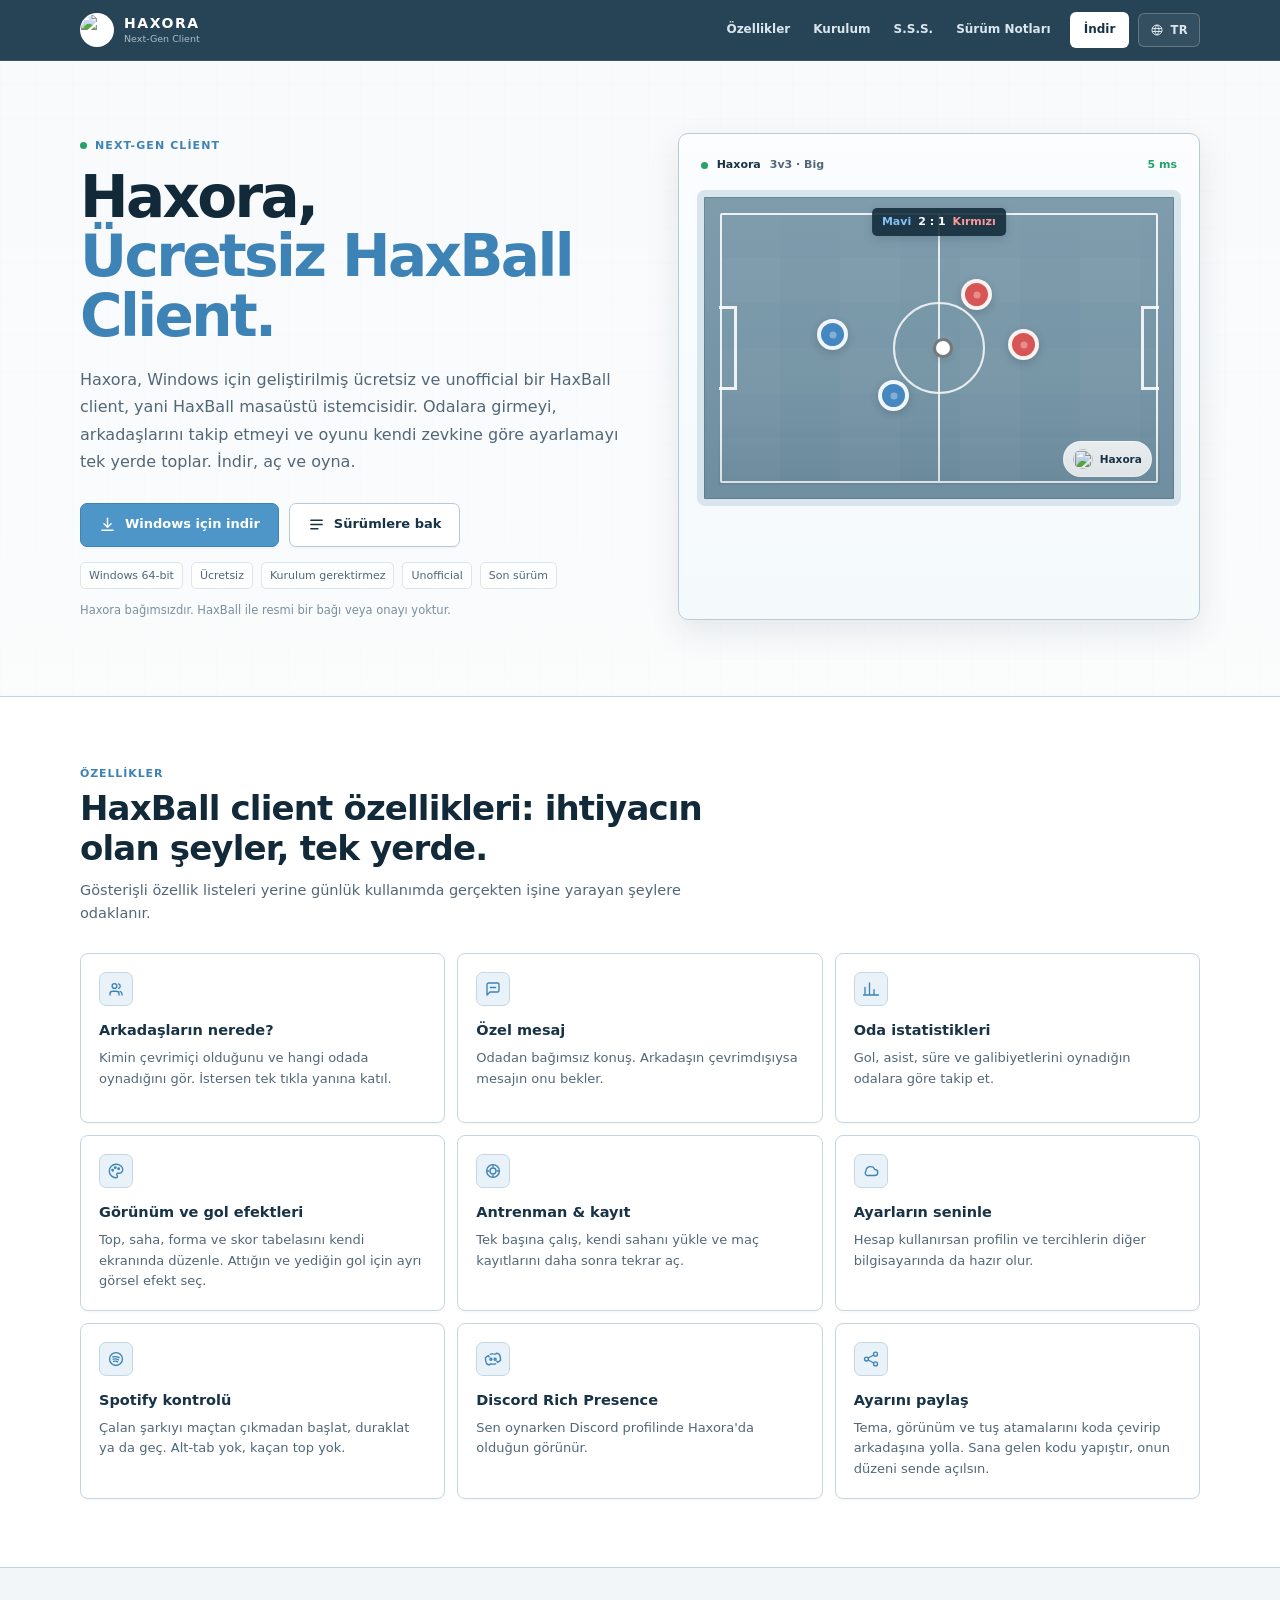
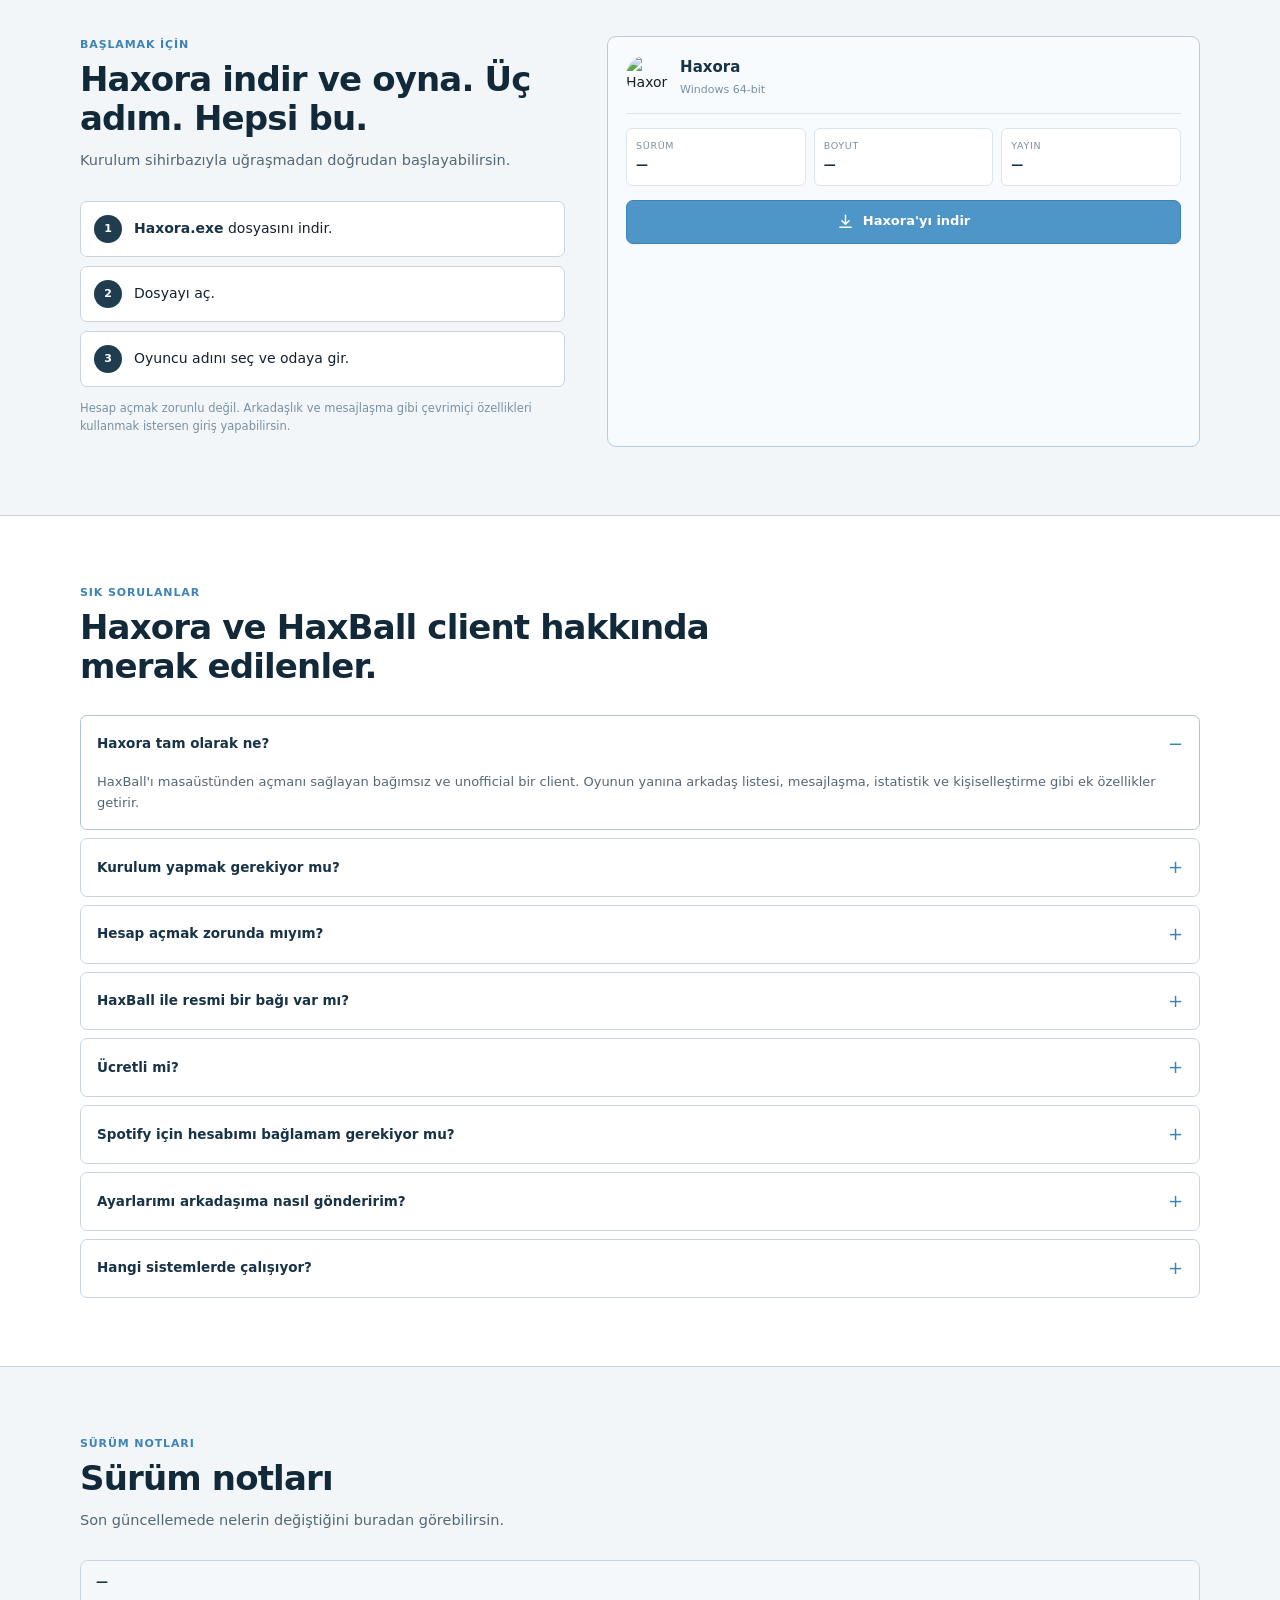
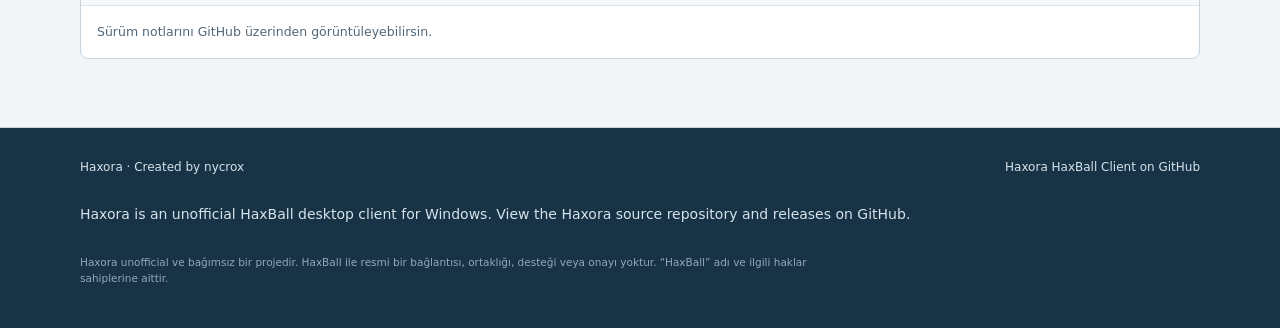
==== commit 4fd2603e: "Update language handling and meta tags in index.html" ====
--- a/docs/index.html
+++ b/docs/index.html
@@ -990,7 +990,7 @@
    öznitelikler bir kez taranıp değiştiriliyor. Her düğümün kaynağı saklandığı
    için geçiş iki yönlü çalışıyor.
 
-   Dil sırayla şuradan geliyor: ?lang=en adresi > önceki seçim > tarayıcı dili.
+   Dil sırayla şuradan geliyor: ?lang=en adresi > önceki seçim > Türkçe.
    Seçim adrese de yazılıyor; böylece İngilizce sürümün paylaşılabilir bir
    bağlantısı oluyor (head'deki hreflang bunu gösteriyor). */
 var HX_LANG = (function () {
@@ -1135,9 +1135,7 @@
     if (query === "en" || query === "tr") return query;
     var saved = stored();
     if (saved === "en" || saved === "tr") return saved;
-    var nav = "";
-    try { nav = String((navigator.languages && navigator.languages[0]) || navigator.language || "").toLowerCase(); } catch (e) {}
-    return nav.indexOf("tr") === 0 ? "tr" : "en";
+    return "tr";
   }
 
   /* Metin düğümleri girintiden dolayı satır sonu ve boşluk taşıyor; sözlükte
@@ -1227,6 +1225,11 @@
     if (descriptionTag) descriptionTag.setAttribute("content", t(descriptionSource));
     var locale = document.querySelector('meta[property="og:locale"]');
     if (locale) locale.setAttribute("content", current === "en" ? "en_GB" : "tr_TR");
+    var pageUrl = "https://nycr0x.github.io/Haxora-haxball-client/" + (current === "en" ? "?lang=en" : "");
+    var canonical = document.querySelector('link[rel="canonical"]');
+    if (canonical) canonical.setAttribute("href", pageUrl);
+    var ogUrl = document.querySelector('meta[property="og:url"]');
+    if (ogUrl) ogUrl.setAttribute("content", pageUrl);
     sweep();
     var code = document.getElementById("langCode");
     var button = document.getElementById("langToggle");
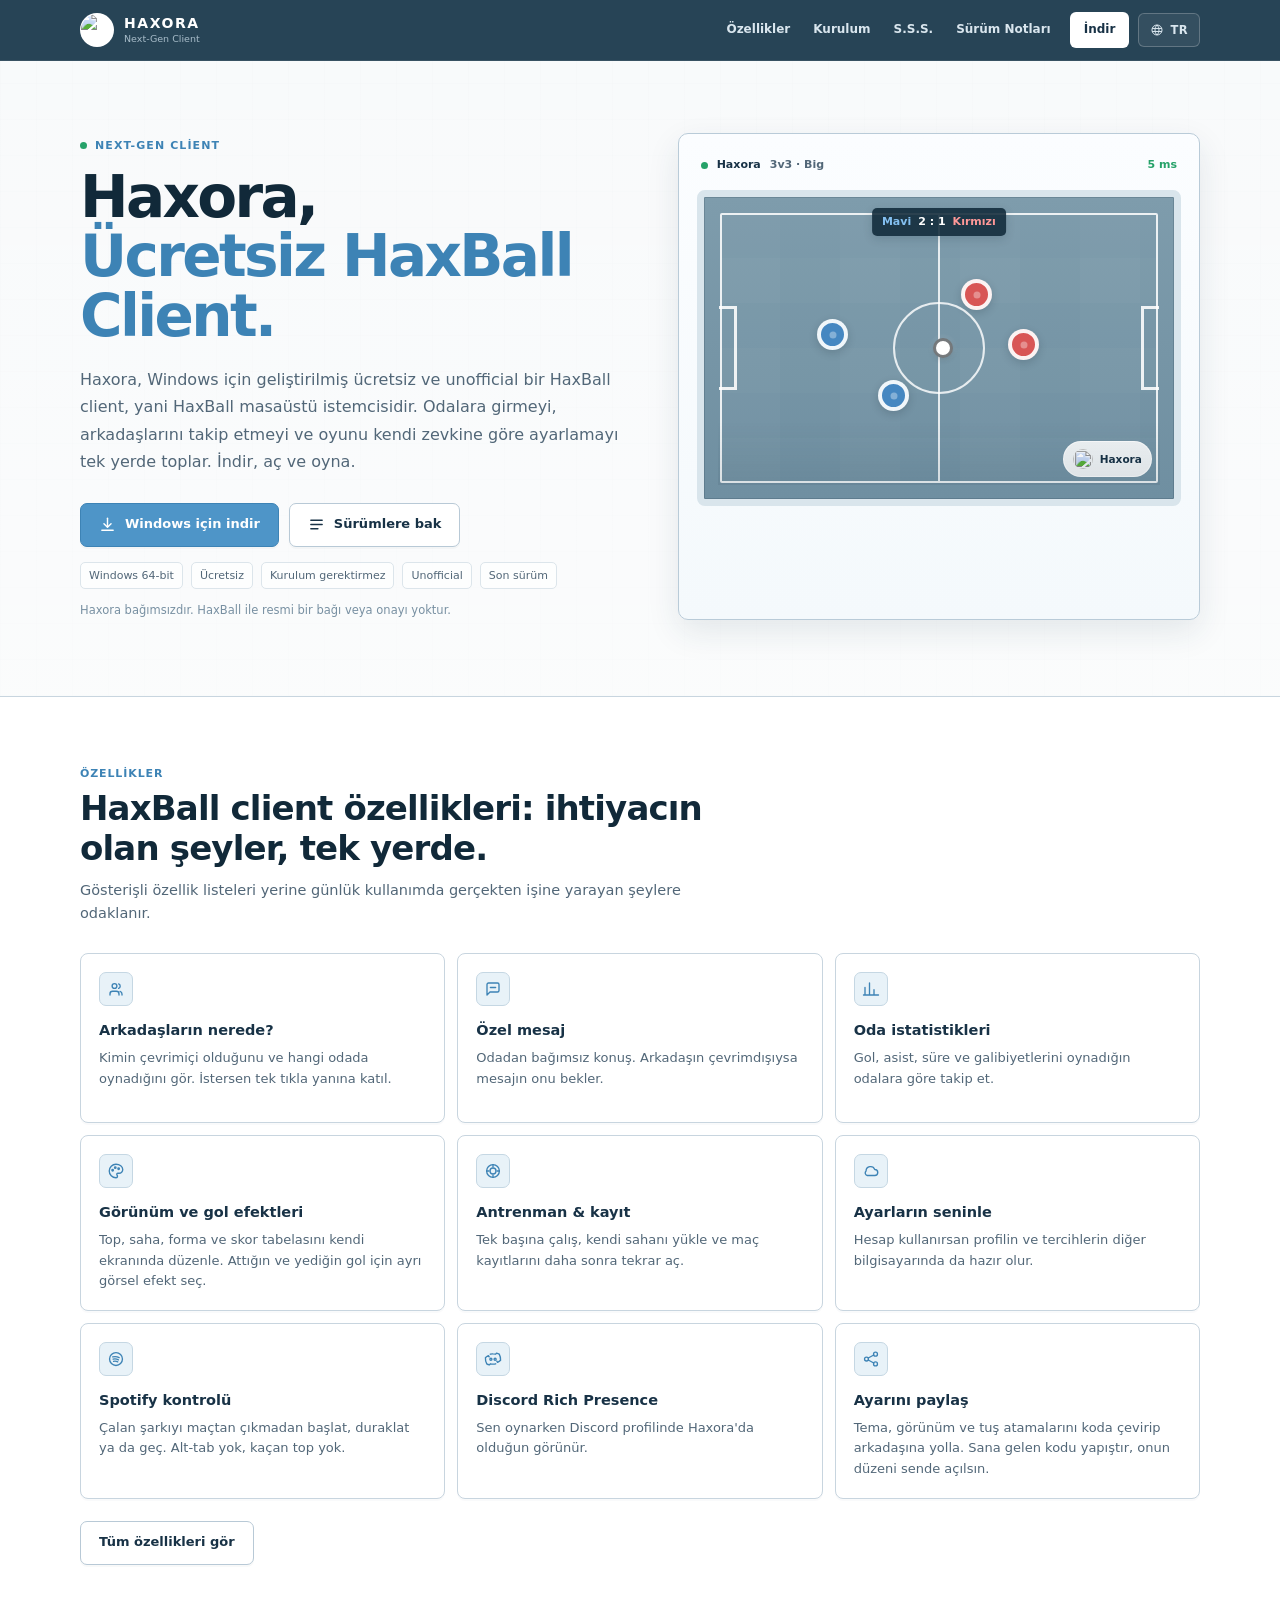
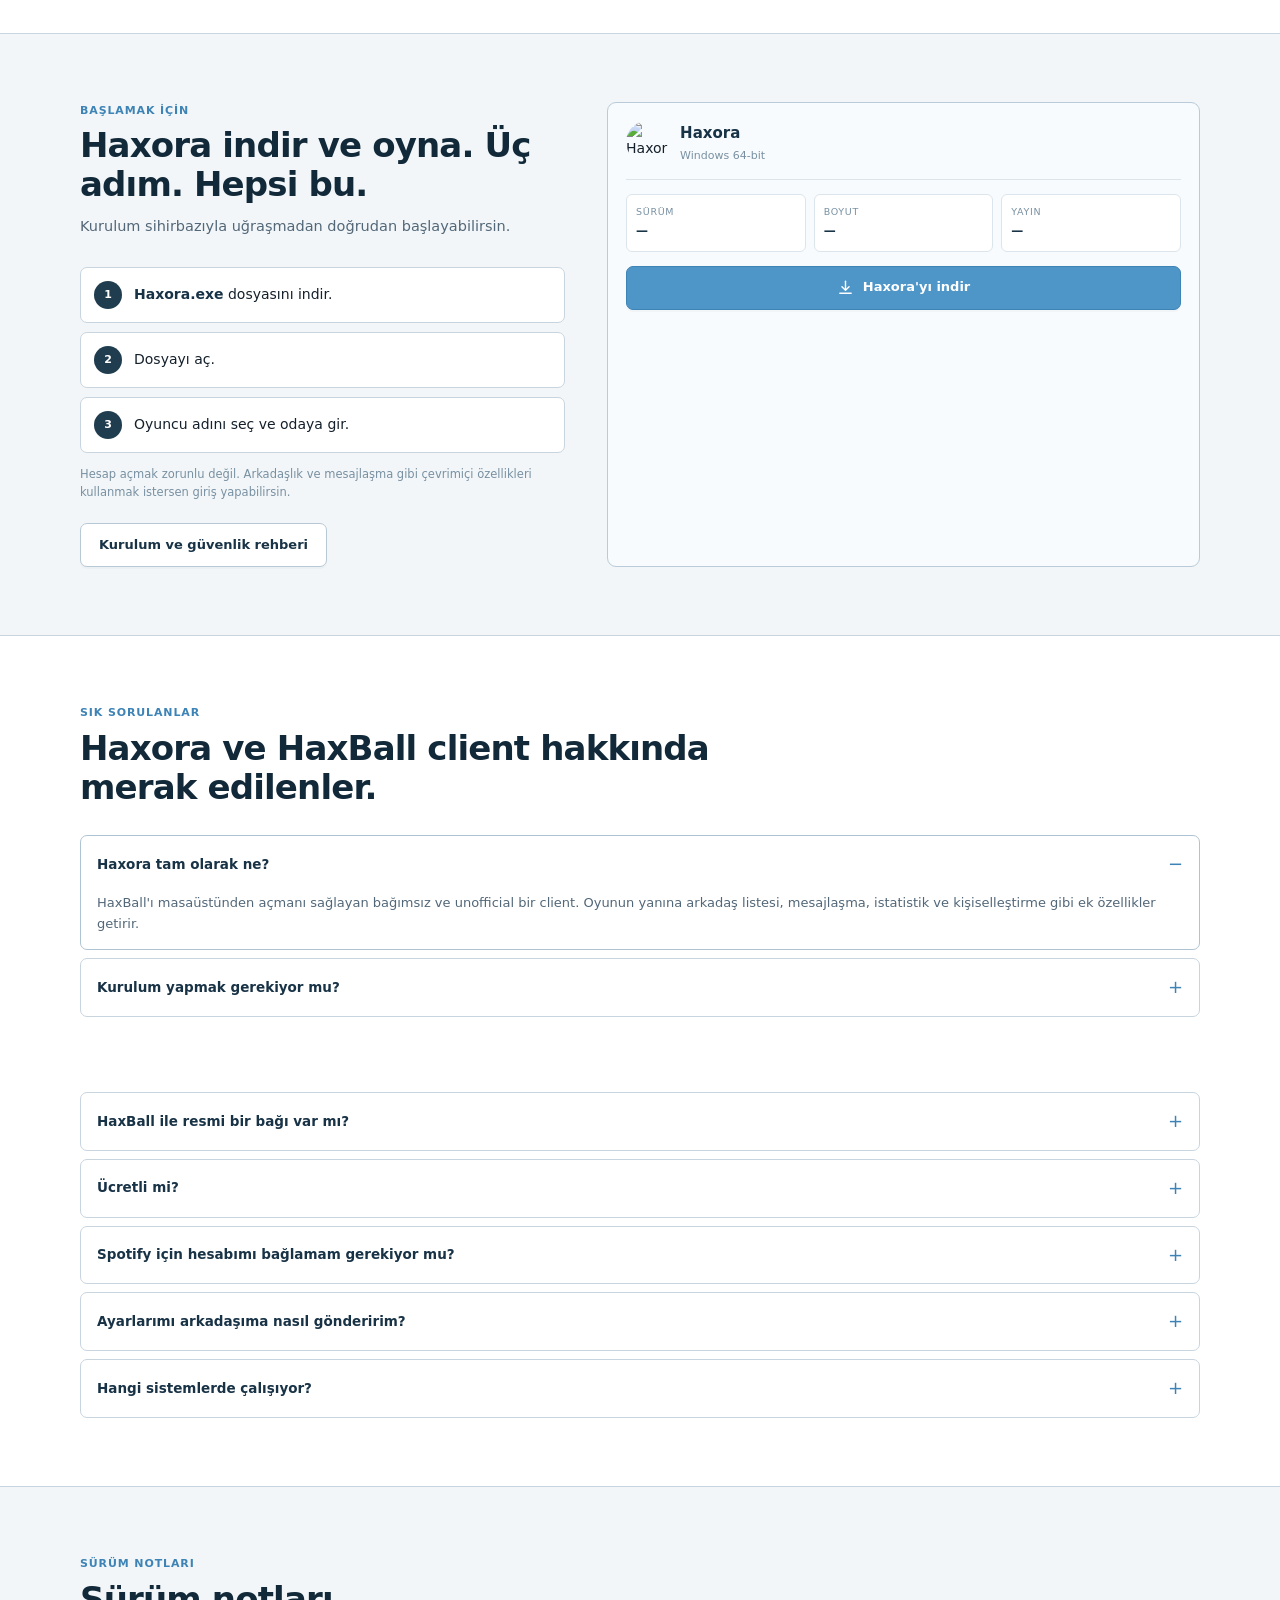
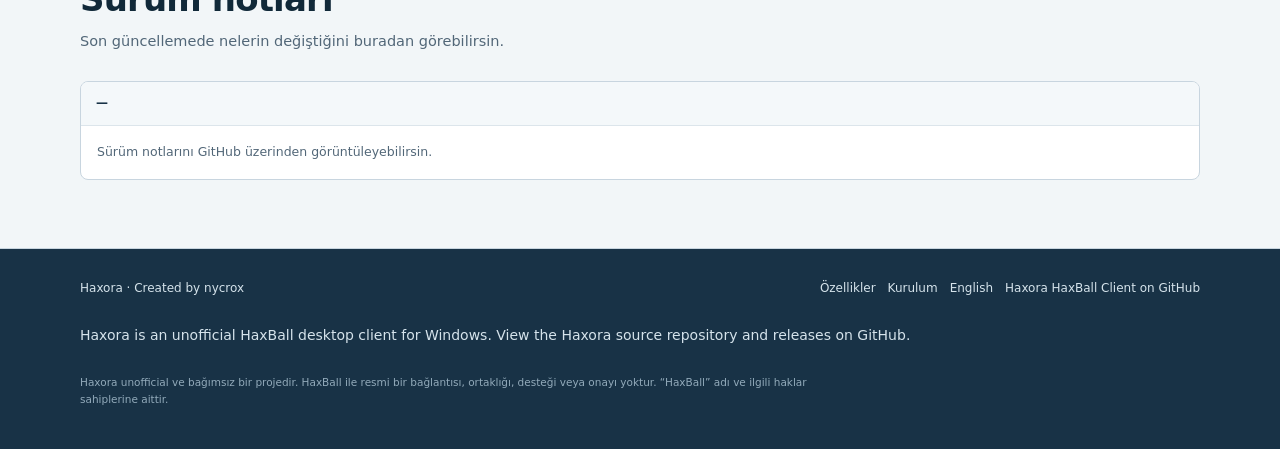
==== commit 3c026e1a: "Add files via upload" ====
--- a/docs/index.html
+++ b/docs/index.html
@@ -14,7 +14,7 @@
 <!-- Sayfa iki dilli. Çeviri yerinde yapılıyor ama İngilizcenin paylaşılabilir
      ve dizine girebilir kendi adresi olsun diye ?lang=en de kabul ediliyor. -->
 <link rel="alternate" hreflang="tr" href="https://nycr0x.github.io/Haxora-haxball-client/" />
-<link rel="alternate" hreflang="en" href="https://nycr0x.github.io/Haxora-haxball-client/?lang=en" />
+<link rel="alternate" hreflang="en" href="https://nycr0x.github.io/Haxora-haxball-client/en/" />
 <link rel="alternate" hreflang="x-default" href="https://nycr0x.github.io/Haxora-haxball-client/" />
 <link rel="icon" type="image/png" href="./site/Haxora_Icon.png" />
 <link rel="apple-touch-icon" href="./site/Haxora_Icon.png" />
@@ -626,6 +626,7 @@
 .foot a:hover { color: #fff; }
 .disclaimer { max-width: 760px; margin: 14px 0 0; color: #92aaba; font-size: 10.5px; line-height: 1.55; }
 
+.more { margin-top: 22px; }
 .reveal { opacity: 0; transform: translateY(9px); transition: opacity .45s ease, transform .45s ease; }
 .reveal.in { opacity: 1; transform: none; }
 :focus-visible { outline: 2px solid var(--blue); outline-offset: 3px; }
@@ -754,7 +755,7 @@
           <span class="meta-pill">Ücretsiz</span>
           <span class="meta-pill">Kurulum gerektirmez</span>
           <span class="meta-pill">Unofficial</span>
-          <span class="meta-pill" id="heroVersion">Son sürüm yükleniyor…</span>
+          <span class="meta-pill" id="heroVersion">Son sürüm</span>
         </div>
         <p class="hero-note">Haxora bağımsızdır. HaxBall ile resmi bir bağı veya onayı yoktur.</p>
       </div>
@@ -849,6 +850,10 @@
           <p>Tema, görünüm ve tuş atamalarını koda çevirip arkadaşına yolla. Sana gelen kodu yapıştır, onun düzeni sende açılsın.</p>
         </article>
       </div>
+
+      <div class="more reveal">
+        <a class="btn" href="./ozellikler/">Tüm özellikleri gör</a>
+      </div>
     </div>
   </section>
 
@@ -868,6 +873,9 @@
           <li class="reveal"><span class="n">3</span><div>Oyuncu adını seç ve odaya gir.</div></li>
         </ol>
         <p class="install-note reveal">Hesap açmak zorunlu değil. Arkadaşlık ve mesajlaşma gibi çevrimiçi özellikleri kullanmak istersen giriş yapabilirsin.</p>
+        <div class="more reveal">
+          <a class="btn" href="./kurulum/">Kurulum ve güvenlik rehberi</a>
+        </div>
       </div>
 
       <aside class="download-box reveal">
@@ -948,7 +956,7 @@
     <div class="wrap">
       <div class="section-head reveal">
         <p class="section-label">Sürüm notları</p>
-        <h2 id="notesTitle">Son sürüm yükleniyor…</h2>
+        <h2 id="notesTitle">Son sürüm notları</h2>
         <p class="lead">Son güncellemede nelerin değiştiğini buradan görebilirsin.</p>
       </div>
 
@@ -958,7 +966,7 @@
           <span id="releaseDate"></span>
         </div>
         <!-- İçerik GitHub sürüm notlarından geliyor; çeviri katmanı dokunmuyor. -->
-        <div class="release-body" id="notes" data-i18n-skip>…</div>
+        <div class="release-body" id="notes" data-i18n-skip>Sürüm notlarını GitHub üzerinden görüntüleyebilirsin.</div>
       </div>
     </div>
   </section>
@@ -969,6 +977,9 @@
     <div class="foot">
       <span class="who">Haxora · Created by nycrox</span>
       <span class="grow"></span>
+      <a href="./ozellikler/">Özellikler</a>
+      <a href="./kurulum/">Kurulum</a>
+      <a href="./en/" hreflang="en" lang="en">English</a>
       <a href="https://github.com/nycr0x/Haxora-haxball-client">
     Haxora HaxBall Client on GitHub
 </a>
@@ -1110,6 +1121,9 @@
     "Sürüm notları": "Release notes",
     "Son güncellemede nelerin değiştiğini buradan görebilirsin.": "See what changed in the latest update.",
     "Son sürüm": "Latest version",
+    "Son sürüm notları": "Latest release notes",
+    "Tüm özellikleri gör": "See all features",
+    "Kurulum ve güvenlik rehberi": "Install and safety guide",
     "Bu sürüm için not eklenmemiş.": "No notes were added for this release.",
     "Sürüm notlarını GitHub üzerinden görüntüleyebilirsin.": "You can read the release notes on GitHub.",
     "Haxora {0} indir": "Download Haxora {0}",
@@ -1225,7 +1239,7 @@
     if (descriptionTag) descriptionTag.setAttribute("content", t(descriptionSource));
     var locale = document.querySelector('meta[property="og:locale"]');
     if (locale) locale.setAttribute("content", current === "en" ? "en_GB" : "tr_TR");
-    var pageUrl = "https://nycr0x.github.io/Haxora-haxball-client/" + (current === "en" ? "?lang=en" : "");
+    var pageUrl = "https://nycr0x.github.io/Haxora-haxball-client/" + (current === "en" ? "en/" : "");
     var canonical = document.querySelector('link[rel="canonical"]');
     if (canonical) canonical.setAttribute("href", pageUrl);
     var ogUrl = document.querySelector('meta[property="og:url"]');
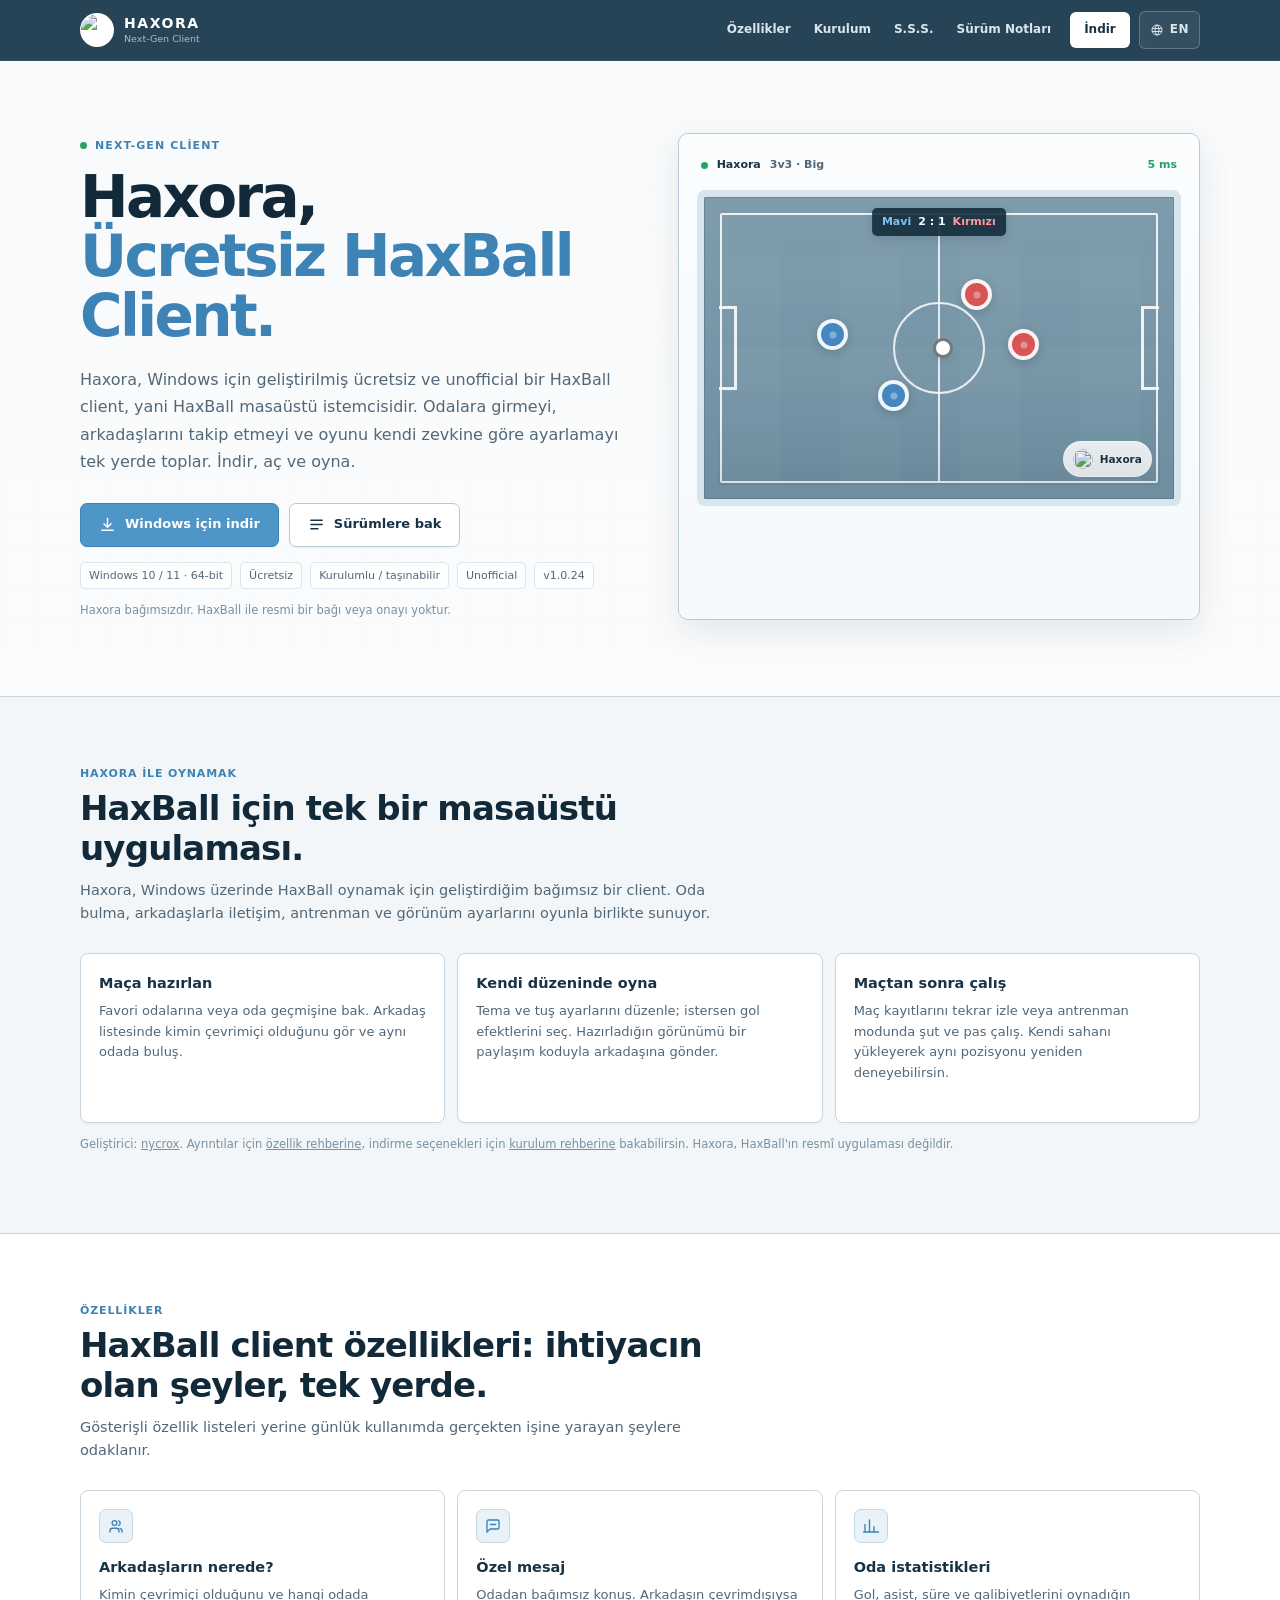
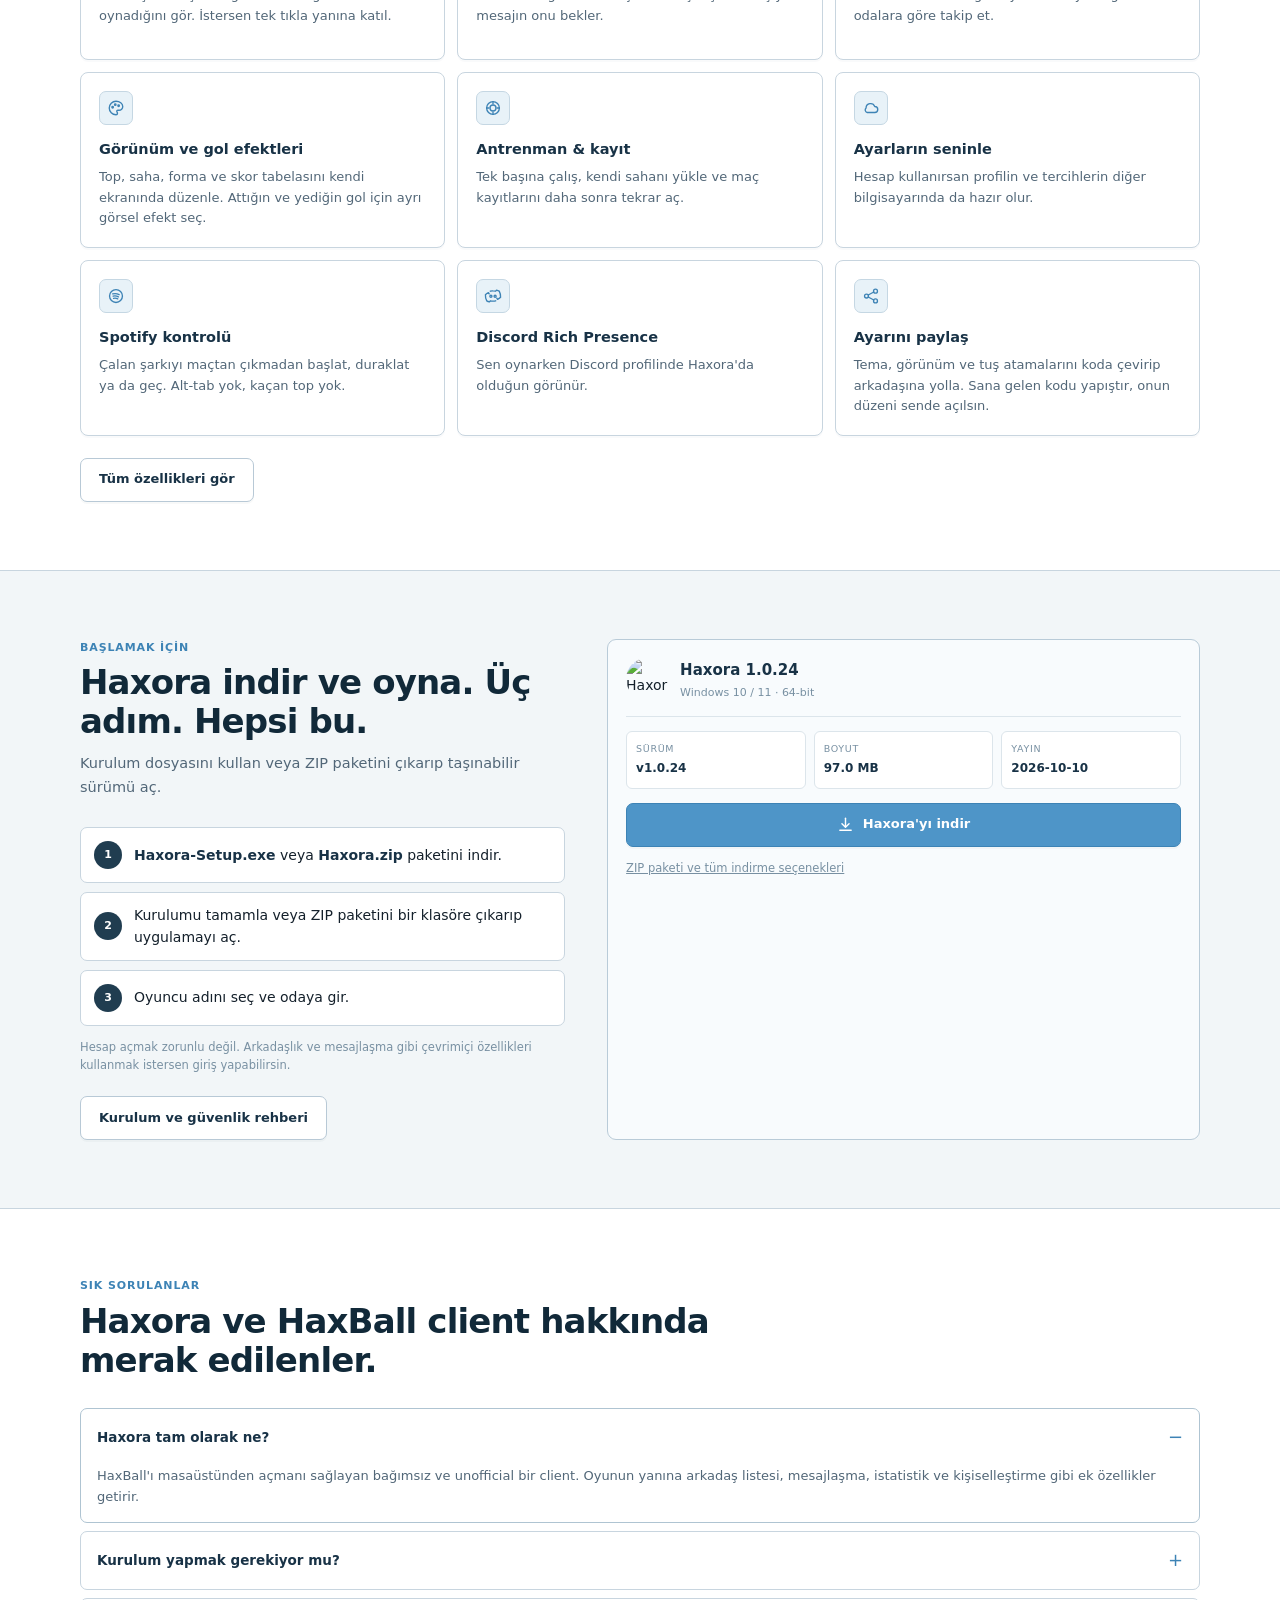
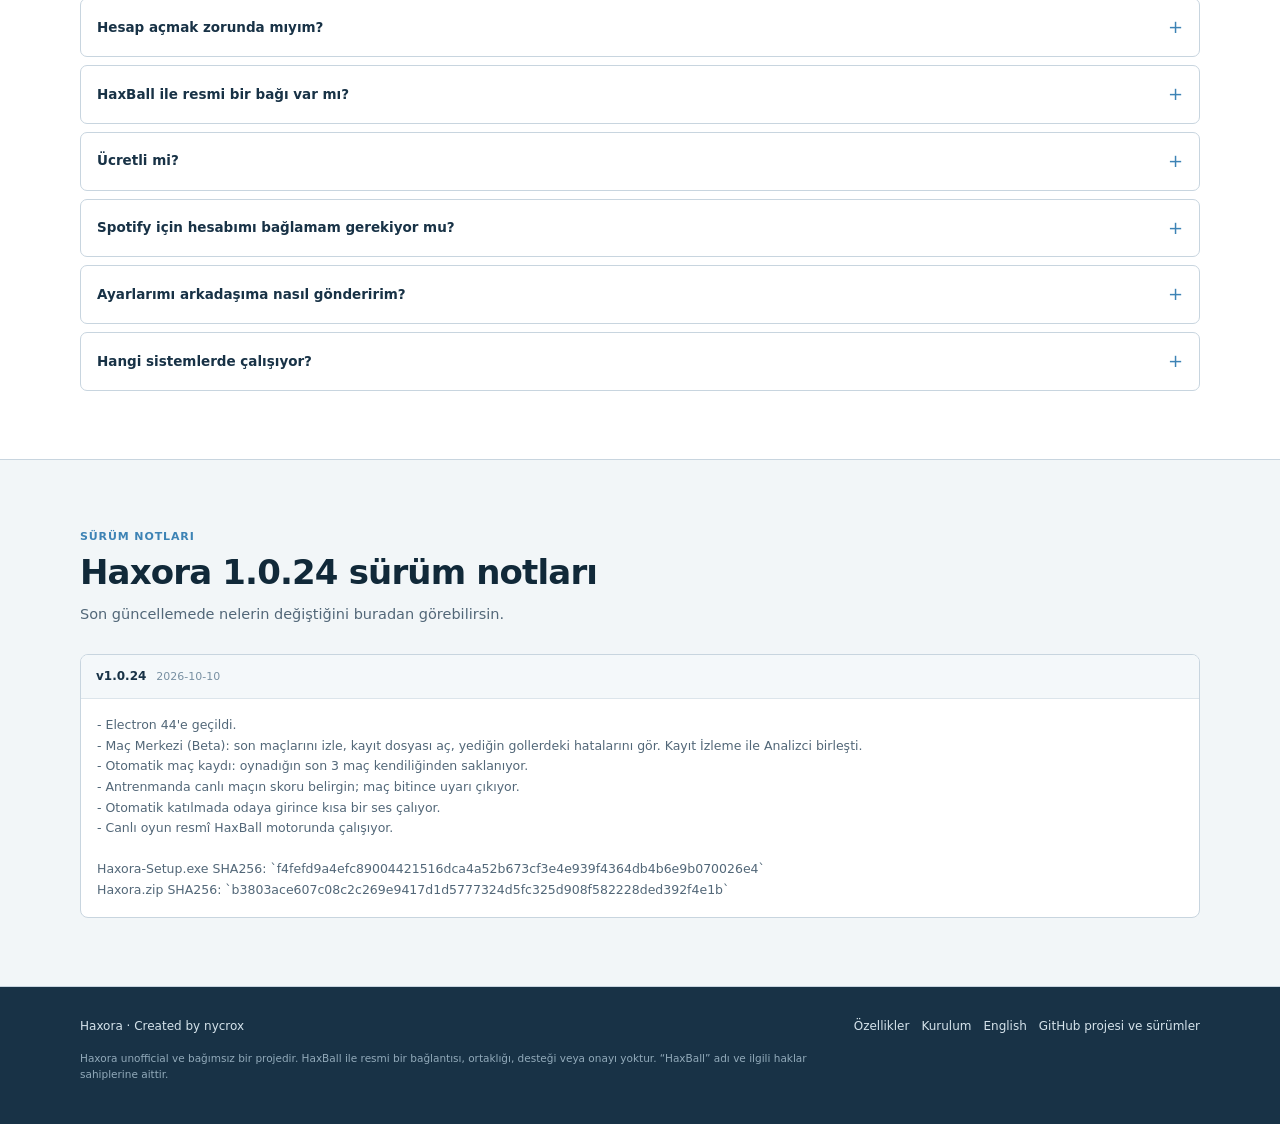
==== commit 2df998db: "Page Update" ====
--- a/docs/index.html
+++ b/docs/index.html
@@ -4,15 +4,12 @@
 <meta charset="utf-8" />
 <meta name="google-site-verification" content="Now5xPxrOuB2wj3a2NfiiqLnlZWloico8uXRCIv5dWs" />
 <meta name="viewport" content="width=device-width, initial-scale=1" />
-<title>Haxora — HaxBall Client for Windows | Next-Gen Client</title>
+<title>Haxora — Windows için Ücretsiz HaxBall Client</title>
 <meta name="description" content="Haxora, Windows için geliştirilmiş ücretsiz ve unofficial HaxBall client. Yüksek FPS, arkadaş listesi, özel mesajlaşma, Spotify kontrolü, Discord Rich Presence, gol efektleri, ayar paylaşımı ve daha fazlası." />
-<meta name="keywords" content="haxball client, haxora, haxball masaüstü client, haxball windows, haxball indir, haxball spotify, haxball discord rich presence, haxball gol efekti" />
 <meta name="author" content="nycrox" />
 <meta name="robots" content="index, follow, max-image-preview:large, max-snippet:-1" />
 <meta name="theme-color" content="#203d50" />
 <link rel="canonical" href="https://nycr0x.github.io/Haxora-haxball-client/" />
-<!-- Sayfa iki dilli. Çeviri yerinde yapılıyor ama İngilizcenin paylaşılabilir
-     ve dizine girebilir kendi adresi olsun diye ?lang=en de kabul ediliyor. -->
 <link rel="alternate" hreflang="tr" href="https://nycr0x.github.io/Haxora-haxball-client/" />
 <link rel="alternate" hreflang="en" href="https://nycr0x.github.io/Haxora-haxball-client/en/" />
 <link rel="alternate" hreflang="x-default" href="https://nycr0x.github.io/Haxora-haxball-client/" />
@@ -23,13 +20,13 @@
 <meta property="og:locale" content="tr_TR" />
 <meta property="og:type" content="website" />
 <meta property="og:url" content="https://nycr0x.github.io/Haxora-haxball-client/" />
-<meta property="og:title" content="Haxora — HaxBall Client for Windows | Next-Gen Client" />
+<meta property="og:title" content="Haxora — Windows için Ücretsiz HaxBall Client" />
 <meta property="og:description" content="Windows için ücretsiz HaxBall client: yüksek FPS, arkadaş listesi, özel mesajlaşma ve Spotify kontrolü. Haxora bağımsız bir Next-Gen Client projesidir." />
 <meta property="og:image" content="https://nycr0x.github.io/Haxora-haxball-client/site/Haxora_Icon.png" />
 <meta property="og:image:alt" content="Haxora logosu" />
 
 <meta name="twitter:card" content="summary_large_image" />
-<meta name="twitter:title" content="Haxora — HaxBall Client for Windows | Next-Gen Client" />
+<meta name="twitter:title" content="Haxora — Windows için Ücretsiz HaxBall Client" />
 <meta name="twitter:description" content="Windows için ücretsiz HaxBall client: yüksek FPS, arkadaş listesi, özel mesajlaşma ve Spotify kontrolü. Haxora bağımsız bir Next-Gen Client projesidir." />
 <meta name="twitter:image" content="https://nycr0x.github.io/Haxora-haxball-client/site/Haxora_Icon.png" />
 
@@ -627,7 +624,7 @@
 .disclaimer { max-width: 760px; margin: 14px 0 0; color: #92aaba; font-size: 10.5px; line-height: 1.55; }
 
 .more { margin-top: 22px; }
-.reveal { opacity: 0; transform: translateY(9px); transition: opacity .45s ease, transform .45s ease; }
+.reveal { opacity: 1; transform: none; }
 .reveal.in { opacity: 1; transform: none; }
 :focus-visible { outline: 2px solid var(--blue); outline-offset: 3px; }
 
@@ -640,7 +637,7 @@
 @media (max-width: 680px) {
   .wrap { width: min(100% - 24px, 1120px); }
   .topbar-inner { min-height: 56px; }
-  .nav a:not(.download-nav) { display: none; }
+  .nav a:not(.download-nav):not(.lang-btn) { display: none; }
   .hero-inner { gap: 34px; padding: 42px 0 48px; }
   .hero h1 { font-size: 39px; }
   .hero .sub { font-size: 14.5px; }
@@ -666,12 +663,11 @@
   "applicationCategory": "GameApplication",
   "applicationSubCategory": "HaxBall client",
   "operatingSystem": "Windows 10, Windows 11",
-  "softwareVersion": "1.0.2",
+  "softwareVersion": "1.0.24",
   "url": "https://nycr0x.github.io/Haxora-haxball-client/",
   "downloadUrl": "https://github.com/nycr0x/Haxora-haxball-client/releases/latest",
   "installUrl": "https://github.com/nycr0x/Haxora-haxball-client/releases/latest",
   "image": "https://nycr0x.github.io/Haxora-haxball-client/site/Haxora_Icon.png",
-  "screenshot": "https://nycr0x.github.io/Haxora-haxball-client/site/Haxora_Icon.png",
   "description": "Haxora, HaxBall için geliştirilmiş bağımsız bir masaüstü istemcisidir. Kare hızı ve donanım hızlandırma denetimi, arkadaş listesi, özel mesajlaşma, yerel susturma, antrenman modu, maç kaydı, gol efektleri, kod ile ayar paylaşımı, oyun içi Spotify kontrolü ve Discord Rich Presence sunar. HaxBall ile resmi bir bağı yoktur.",
   "inLanguage": "tr",
   "isAccessibleForFree": true,
@@ -719,10 +715,10 @@
       <a href="#sss">S.S.S.</a>
       <a href="#surum">Sürüm Notları</a>
       <a class="download-nav" href="#indir">İndir</a>
-      <button class="lang-btn" id="langToggle" type="button">
+      <a class="lang-btn" href="./en/" hreflang="en" lang="en" aria-label="Read in English">
         <svg viewBox="0 0 24 24" aria-hidden="true"><circle cx="12" cy="12" r="8.6"/><path d="M3.6 9.4h16.8M3.6 14.6h16.8"/><path d="M12 3.4c2.3 2.4 3.4 5.3 3.4 8.6s-1.1 6.2-3.4 8.6c-2.3-2.4-3.4-5.3-3.4-8.6S9.7 5.8 12 3.4Z"/></svg>
-        <span id="langCode">TR</span>
-      </button>
+        <span>EN</span>
+      </a>
     </nav>
   </div>
 </header>
@@ -751,11 +747,11 @@
         </div>
 
         <div class="hero-meta" aria-label="Haxora bilgileri">
-          <span class="meta-pill">Windows 64-bit</span>
+          <span class="meta-pill">Windows 10 / 11 · 64-bit</span>
           <span class="meta-pill">Ücretsiz</span>
-          <span class="meta-pill">Kurulum gerektirmez</span>
+          <span class="meta-pill">Kurulumlu / taşınabilir</span>
           <span class="meta-pill">Unofficial</span>
-          <span class="meta-pill" id="heroVersion">Son sürüm</span>
+          <span class="meta-pill" id="heroVersion">v1.0.24</span>
         </div>
         <p class="hero-note">Haxora bağımsızdır. HaxBall ile resmi bir bağı veya onayı yoktur.</p>
       </div>
@@ -787,6 +783,29 @@
     </div>
   </section>
 
+  <section class="section soft" id="haxora-nedir">
+    <div class="wrap">
+      <div class="section-head">
+        <p class="section-label">Haxora ile oynamak</p>
+        <h2>HaxBall için tek bir masaüstü uygulaması.</h2>
+        <p class="lead">Haxora, Windows üzerinde HaxBall oynamak için geliştirdiğim bağımsız bir client.
+          Oda bulma, arkadaşlarla iletişim, antrenman ve görünüm ayarlarını oyunla birlikte sunuyor.</p>
+      </div>
+      <div class="feature-grid">
+        <article class="feature"><h3>Maça hazırlan</h3><p>Favori odalarına veya oda geçmişine bak.
+          Arkadaş listesinde kimin çevrimiçi olduğunu gör ve aynı odada buluş.</p></article>
+        <article class="feature"><h3>Kendi düzeninde oyna</h3><p>Tema ve tuş ayarlarını düzenle; istersen
+          gol efektlerini seç. Hazırladığın görünümü bir paylaşım koduyla arkadaşına gönder.</p></article>
+        <article class="feature"><h3>Maçtan sonra çalış</h3><p>Maç kayıtlarını tekrar izle veya antrenman
+          modunda şut ve pas çalış. Kendi sahanı yükleyerek aynı pozisyonu yeniden deneyebilirsin.</p></article>
+      </div>
+      <p class="install-note">Geliştirici: <a href="https://github.com/nycr0x">nycrox</a>.
+        Ayrıntılar için <a href="./ozellikler/">özellik rehberine</a>, indirme seçenekleri için
+        <a href="./kurulum/">kurulum rehberine</a> bakabilirsin.
+        Haxora, HaxBall'ın resmî uygulaması değildir.</p>
+    </div>
+  </section>
+
   <section class="section white" id="ozellikler">
     <div class="wrap">
       <div class="section-head reveal">
@@ -863,13 +882,13 @@
         <div class="section-head reveal">
           <p class="section-label">Başlamak için</p>
           <h2>Haxora indir ve oyna. Üç adım. Hepsi bu.</h2>
-          <p class="lead">Kurulum sihirbazıyla uğraşmadan doğrudan başlayabilirsin.</p>
+          <p class="lead">Kurulum dosyasını kullan veya ZIP paketini çıkarıp taşınabilir sürümü aç.</p>
         </div>
 
         <ol class="steps">
           <!-- Sözcük sırası dile göre değiştiği için cümle tek parça çevriliyor. -->
-          <li class="reveal"><span class="n">1</span><div data-i18n-html><strong>Haxora.exe</strong> dosyasını indir.</div></li>
-          <li class="reveal"><span class="n">2</span><div>Dosyayı aç.</div></li>
+          <li class="reveal"><span class="n">1</span><div data-i18n-html><strong>Haxora-Setup.exe</strong> veya <strong>Haxora.zip</strong> paketini indir.</div></li>
+          <li class="reveal"><span class="n">2</span><div>Kurulumu tamamla veya ZIP paketini bir klasöre çıkarıp uygulamayı aç.</div></li>
           <li class="reveal"><span class="n">3</span><div>Oyuncu adını seç ve odaya gir.</div></li>
         </ol>
         <p class="install-note reveal">Hesap açmak zorunlu değil. Arkadaşlık ve mesajlaşma gibi çevrimiçi özellikleri kullanmak istersen giriş yapabilirsin.</p>
@@ -882,21 +901,22 @@
         <div class="download-box-top">
           <img src="./site/Haxora_Icon.png" alt="Haxora logosu" />
           <div>
-            <strong id="releaseBoxTitle">Haxora</strong>
-            <span>Windows 64-bit</span>
+            <strong id="releaseBoxTitle">Haxora 1.0.24</strong>
+            <span>Windows 10 / 11 · 64-bit</span>
           </div>
         </div>
 
         <div class="release-meta">
-          <div><small>Sürüm</small><b id="boxVersion">—</b></div>
-          <div><small>Boyut</small><b id="boxSize">—</b></div>
-          <div><small>Yayın</small><b id="boxDate">—</b></div>
+          <div><small>Sürüm</small><b id="boxVersion">v1.0.24</b></div>
+          <div><small>Boyut</small><b id="boxSize">97.0 MB</b></div>
+          <div><small>Yayın</small><b id="boxDate">2026-10-10</b></div>
         </div>
 
         <a class="btn primary" id="download2" href="https://github.com/nycr0x/Haxora-haxball-client/releases/latest">
           <svg viewBox="0 0 24 24" aria-hidden="true"><path d="M12 3v12"/><path d="M7 11l5 5 5-5"/><path d="M4 20h16"/></svg>
           Haxora'yı indir
         </a>
+        <p class="install-note"><a href="https://github.com/nycr0x/Haxora-haxball-client/releases/latest">ZIP paketi ve tüm indirme seçenekleri</a></p>
       </aside>
     </div>
   </section>
@@ -916,7 +936,7 @@
 
         <details class="reveal">
           <summary>Kurulum yapmak gerekiyor mu?</summary>
-          <p>Hayır. Haxora.exe dosyasını indirip doğrudan açman yeterli.</p>
+          <p>İki seçenek var: Haxora-Setup.exe ile kurabilir veya Haxora.zip paketini bir klasöre çıkarıp taşınabilir sürümü kullanabilirsin.</p>
         </details>
 
         <details class="reveal">
@@ -946,7 +966,7 @@
 
         <details class="reveal">
           <summary>Hangi sistemlerde çalışıyor?</summary>
-          <p>Şu anda Windows 64-bit sürümü yayınlanıyor.</p>
+          <p>Şu anda Windows 10 / 11 · 64-bit sürümü yayınlanıyor.</p>
         </details>
       </div>
     </div>
@@ -956,17 +976,25 @@
     <div class="wrap">
       <div class="section-head reveal">
         <p class="section-label">Sürüm notları</p>
-        <h2 id="notesTitle">Son sürüm notları</h2>
+        <h2 id="notesTitle">Haxora 1.0.24 sürüm notları</h2>
         <p class="lead">Son güncellemede nelerin değiştiğini buradan görebilirsin.</p>
       </div>
 
       <div class="release reveal">
         <div class="release-head">
-          <strong id="releaseTag">—</strong>
-          <span id="releaseDate"></span>
+          <strong id="releaseTag">v1.0.24</strong>
+          <span id="releaseDate">2026-10-10</span>
         </div>
         <!-- İçerik GitHub sürüm notlarından geliyor; çeviri katmanı dokunmuyor. -->
-        <div class="release-body" id="notes" data-i18n-skip>Sürüm notlarını GitHub üzerinden görüntüleyebilirsin.</div>
+        <div class="release-body" id="notes" data-i18n-skip>- Electron 44&#x27;e geçildi.
+- Maç Merkezi (Beta): son maçlarını izle, kayıt dosyası aç, yediğin gollerdeki hatalarını gör. Kayıt İzleme ile Analizci birleşti.
+- Otomatik maç kaydı: oynadığın son 3 maç kendiliğinden saklanıyor.
+- Antrenmanda canlı maçın skoru belirgin; maç bitince uyarı çıkıyor.
+- Otomatik katılmada odaya girince kısa bir ses çalıyor.
+- Canlı oyun resmî HaxBall motorunda çalışıyor.
+
+Haxora-Setup.exe SHA256: `f4fefd9a4efc89004421516dca4a52b673cf3e4e939f4364db4b6e9b070026e4`
+Haxora.zip SHA256: `b3803ace607c08c2c269e9417d1d5777324d5fc325d908f582228ded392f4e1b`</div>
       </div>
     </div>
   </section>
@@ -981,426 +1009,16 @@
       <a href="./kurulum/">Kurulum</a>
       <a href="./en/" hreflang="en" lang="en">English</a>
       <a href="https://github.com/nycr0x/Haxora-haxball-client">
-    Haxora HaxBall Client on GitHub
+    GitHub projesi ve sürümler
 </a>
-         <p>
-  Haxora is an unofficial HaxBall desktop client for Windows.
-  View the Haxora source repository and releases on GitHub.
-</p>
+
     </div>
     <p class="disclaimer">Haxora unofficial ve bağımsız bir projedir. HaxBall ile resmi bir bağlantısı, ortaklığı, desteği veya onayı yoktur. “HaxBall” adı ve ilgili haklar sahiplerine aittir.</p>
   </div>
 </footer>
 
-<script>
-/* Sayfanın dili (Türkçe / İngilizce).
-
-   Uygulamadaki çözümün aynısı, tek dosyaya sığacak kadar küçültülmüş hâli:
-   sözlüğün anahtarı sayfadaki Türkçe metnin kendisi. Türkçe seçiliyken sözlük
-   hiç okunmuyor, İngilizce seçilince gövdedeki metin düğümleri ve çevrilebilir
-   öznitelikler bir kez taranıp değiştiriliyor. Her düğümün kaynağı saklandığı
-   için geçiş iki yönlü çalışıyor.
-
-   Dil sırayla şuradan geliyor: ?lang=en adresi > önceki seçim > Türkçe.
-   Seçim adrese de yazılıyor; böylece İngilizce sürümün paylaşılabilir bir
-   bağlantısı oluyor (head'deki hreflang bunu gösteriyor). */
-var HX_LANG = (function () {
-  var EN = {
-    /* head */
-    "Haxora — HaxBall Client for Windows | Next-Gen Client": "Haxora — HaxBall Client for Windows | Next-Gen Client",
-    "Haxora, Windows için geliştirilmiş ücretsiz ve unofficial HaxBall client. Yüksek FPS, arkadaş listesi, özel mesajlaşma, Spotify kontrolü, Discord Rich Presence, gol efektleri, ayar paylaşımı ve daha fazlası.":
-      "Haxora is a free, unofficial HaxBall client for Windows. High FPS, a friend list, private messages, Spotify controls, Discord Rich Presence, goal effects, shareable settings and more.",
-
-    /* üst şerit */
-    "Haxora ana sayfa": "Haxora home",
-    "Haxora logosu": "Haxora logo",
-    "Next-Gen Client": "Next-Gen Client",
-    "Ana menü": "Main menu",
-    "Özellikler": "Features",
-    "Kurulum": "Install",
-    "S.S.S.": "FAQ",
-    "Sürüm Notları": "Release notes",
-    "İndir": "Download",
-    "Arayüz dilini değiştir": "Change the site language",
-
-    /* giriş bölümü */
-    "Haxora,": "Haxora,",
-    "Haxora indir ve oyna. Üç adım. Hepsi bu.": "Download and play Haxora. Three steps. That is all.",
-    "Haxora ve HaxBall client hakkında merak edilenler.": "Questions about Haxora and the HaxBall client.",
-    "Next-Gen Client.": "Next-Gen Client.",
-    "Ücretsiz HaxBall Client.": "Free HaxBall Client.",
-    "Haxora, Windows için geliştirilmiş ücretsiz ve unofficial bir HaxBall client, yani HaxBall masaüstü istemcisidir. Odalara girmeyi, arkadaşlarını takip etmeyi ve oyunu kendi zevkine göre ayarlamayı tek yerde toplar. İndir, aç ve oyna.":
-      "Haxora is a free, unofficial HaxBall client for Windows, a desktop app for playing HaxBall. Joining rooms, keeping up with your friends and tuning the game to your taste, all in one place. Download it, open it, play.",
-    "Windows için indir": "Download for Windows",
-    "Sürümlere bak": "Browse releases",
-    "Haxora bilgileri": "Haxora at a glance",
-    "Windows 64-bit": "Windows 64-bit",
-    "Ücretsiz": "Free",
-    "Kurulum gerektirmez": "No installer",
-    "Unofficial": "Unofficial",
-    "Son sürüm yükleniyor…": "Loading the latest version…",
-    "Haxora bağımsızdır. HaxBall ile resmi bir bağı veya onayı yoktur.":
-      "Haxora is independent. It has no official affiliation with HaxBall, nor its endorsement.",
-    "HaxBall sahasında hareket eden oyuncular ve top ile Haxora görseli":
-      "Illustration of Haxora with players and a ball moving on a HaxBall pitch",
-    "Mavi": "Blue",
-    "Kırmızı": "Red",
-
-    /* özellikler */
-    "HaxBall client özellikleri: ihtiyacın olan şeyler, tek yerde.": "HaxBall client features: everything you need, in one place.",
-    "Gösterişli özellik listeleri yerine günlük kullanımda gerçekten işine yarayan şeylere odaklanır.":
-      "Instead of a flashy feature list, it focuses on the things you actually use every day.",
-    "Arkadaşların nerede?": "Where are your friends?",
-    "Kimin çevrimiçi olduğunu ve hangi odada oynadığını gör. İstersen tek tıkla yanına katıl.":
-      "See who is online and which room they are playing in. Join them with a single click.",
-    "Özel mesaj": "Private messages",
-    "Odadan bağımsız konuş. Arkadaşın çevrimdışıysa mesajın onu bekler.":
-      "Talk independently of the room. If your friend is offline, your message waits for them.",
-    "Oda istatistikleri": "Room stats",
-    "Gol, asist, süre ve galibiyetlerini oynadığın odalara göre takip et.":
-      "Track your goals, assists, time played and wins room by room.",
-    "Görünüm ve gol efektleri": "Looks and goal effects",
-    "Top, saha, forma ve skor tabelasını kendi ekranında düzenle. Attığın ve yediğin gol için ayrı görsel efekt seç.":
-      "Set the ball, the pitch, the kits and the scoreboard how you like them, on your screen only. Pick a separate visual effect for goals you score and goals you concede.",
-    "Antrenman & kayıt": "Training & recording",
-    "Tek başına çalış, kendi sahanı yükle ve maç kayıtlarını daha sonra tekrar aç.":
-      "Practise on your own, load your own pitch, and reopen your match recordings later.",
-    "Ayarların seninle": "Your settings follow you",
-    "Hesap kullanırsan profilin ve tercihlerin diğer bilgisayarında da hazır olur.":
-      "With an account, your profile and preferences are waiting on your other computer too.",
-    "Spotify kontrolü": "Spotify controls",
-    "Çalan şarkıyı maçtan çıkmadan başlat, duraklat ya da geç. Alt-tab yok, kaçan top yok.":
-      "Play, pause or skip the current track without leaving the match. No alt-tab, no ball lost while you do it.",
-    "Discord Rich Presence": "Discord Rich Presence",
-    "Sen oynarken Discord profilinde Haxora'da olduğun görünür.":
-      "While you play, your Discord profile shows that you are on Haxora.",
-    "Ayarını paylaş": "Share your setup",
-    "Tema, görünüm ve tuş atamalarını koda çevirip arkadaşına yolla. Sana gelen kodu yapıştır, onun düzeni sende açılsın.":
-      "Turn your theme, looks and key bindings into a code and send it to a friend. Paste a code you receive and their setup opens on your side.",
-
-    /* kurulum */
-    "Başlamak için": "Getting started",
-    "Üç adım. Hepsi bu.": "Three steps. That's all.",
-    "Kurulum sihirbazıyla uğraşmadan doğrudan başlayabilirsin.": "No setup wizard to sit through — you can start straight away.",
-    "<strong>Haxora.exe</strong> dosyasını indir.": "Download <strong>Haxora.exe</strong>.",
-    "Dosyayı aç.": "Open the file.",
-    "Oyuncu adını seç ve odaya gir.": "Pick a player name and join a room.",
-    "Hesap açmak zorunlu değil. Arkadaşlık ve mesajlaşma gibi çevrimiçi özellikleri kullanmak istersen giriş yapabilirsin.":
-      "An account is optional. Sign in only if you want the online features, such as friends and messaging.",
-    "Sürüm": "Version",
-    "Boyut": "Size",
-    "Yayın": "Released",
-    "Haxora'yı indir": "Download Haxora",
-
-    /* sık sorulanlar */
-    "Sık sorulanlar": "FAQ",
-    "Kısaca merak edilenler.": "The short answers.",
-    "Haxora tam olarak ne?": "What exactly is Haxora?",
-    "HaxBall'ı masaüstünden açmanı sağlayan bağımsız ve unofficial bir client. Oyunun yanına arkadaş listesi, mesajlaşma, istatistik ve kişiselleştirme gibi ek özellikler getirir.":
-      "An independent, unofficial client that lets you open HaxBall from your desktop. Alongside the game it adds a friend list, messaging, stats and customisation.",
-    "Kurulum yapmak gerekiyor mu?": "Do I need to install anything?",
-    "Hayır. Haxora.exe dosyasını indirip doğrudan açman yeterli.": "No. Download Haxora.exe and open it — that's it.",
-    "Hesap açmak zorunda mıyım?": "Do I have to create an account?",
-    "Hayır. Hesap; arkadaş listesi, özel mesajlaşma ve ayar senkronizasyonu gibi çevrimiçi özellikler için kullanılır.":
-      "No. An account is only used for the online features: the friend list, private messages and settings sync.",
-    "HaxBall ile resmi bir bağı var mı?": "Is it officially connected to HaxBall?",
-    "Hayır. Haxora unofficial bir projedir; HaxBall ile resmi bir bağlantısı veya onayı yoktur.":
-      "No. Haxora is an unofficial project with no official connection to HaxBall, nor its endorsement.",
-    "Ücretli mi?": "Does it cost anything?",
-    "Hayır. Haxora ücretsizdir.": "No. Haxora is free.",
-    "Spotify için hesabımı bağlamam gerekiyor mu?": "Do I need to connect my Spotify account?",
-    "Evet, kontrol tuşlarının çalışması için Spotify hesabını bir kez bağlaman yeterli. Haxora yalnızca oynatmayı yönetir; şifreni görmez.":
-      "Yes — connect your Spotify account once and the controls work from then on. Haxora only handles playback; it never sees your password.",
-    "Ayarlarımı arkadaşıma nasıl gönderirim?": "How do I send my settings to a friend?",
-    "Ayarlar ekranından paylaşım kodunu oluştur ve arkadaşına yolla. O kodu yapıştırdığında senin temanı, görünüm ayarlarını ve tuş atamalarını kendi Haxora'sında açar.":
-      "Generate a share code in Settings and send it over. When your friend pastes it, your theme, looks and key bindings open in their own Haxora.",
-    "Hangi sistemlerde çalışıyor?": "Which systems does it run on?",
-    "Şu anda Windows 64-bit sürümü yayınlanıyor.": "Right now a Windows 64-bit build is published.",
-
-    /* sürüm notları ve alt bilgi */
-    "Sürüm notları": "Release notes",
-    "Son güncellemede nelerin değiştiğini buradan görebilirsin.": "See what changed in the latest update.",
-    "Son sürüm": "Latest version",
-    "Son sürüm notları": "Latest release notes",
-    "Tüm özellikleri gör": "See all features",
-    "Kurulum ve güvenlik rehberi": "Install and safety guide",
-    "Bu sürüm için not eklenmemiş.": "No notes were added for this release.",
-    "Sürüm notlarını GitHub üzerinden görüntüleyebilirsin.": "You can read the release notes on GitHub.",
-    "Haxora {0} indir": "Download Haxora {0}",
-    "Haxora · Created by nycrox": "Haxora · Created by nycrox",
-    "GitHub": "GitHub",
-    "Haxora unofficial ve bağımsız bir projedir. HaxBall ile resmi bir bağlantısı, ortaklığı, desteği veya onayı yoktur. “HaxBall” adı ve ilgili haklar sahiplerine aittir.":
-      "Haxora is an unofficial, independent project. It has no official connection, partnership, support or endorsement from HaxBall. The “HaxBall” name and related rights belong to their owners."
-  };
-
-  var STORE_KEY = "haxora.site.lang";
-  var ATTRS = ["title", "alt", "aria-label", "placeholder"];
-  var listeners = [];
-  var sources = new WeakMap();   // düğüm -> { src, out }
-  var current = resolve();
-
-  function stored() {
-    try { return localStorage.getItem(STORE_KEY); } catch (e) { return null; }
-  }
-
-  function resolve() {
-    var query = "";
-    try { query = new URLSearchParams(location.search).get("lang") || ""; } catch (e) {}
-    if (query === "en" || query === "tr") return query;
-    var saved = stored();
-    if (saved === "en" || saved === "tr") return saved;
-    return "tr";
-  }
-
-  /* Metin düğümleri girintiden dolayı satır sonu ve boşluk taşıyor; sözlükte
-     tek satır hâlleri duruyor. Baştaki ve sondaki boşluk korunuyor: bir
-     başlığın içinde "Haxora, " metninden sonra <span> geliyor ve o boşluk
-     kaybolursa iki sözcük birbirine yapışır. */
-  function t(text) {
-    if (current !== "en" || typeof text !== "string" || !text) return text;
-    var key = text.replace(/\s+/g, " ").trim();
-    if (!key) return text;
-    var hit = EN[key];
-    if (hit === undefined) return text;
-    return text.match(/^\s*/)[0] + hit + text.match(/\s*$/)[0];
-  }
-
-  function fill(template) {
-    var values = Array.prototype.slice.call(arguments, 1);
-    return t(template).replace(/\{(\d+)\}/g, function (m, i) {
-      return values[Number(i)] === undefined ? "" : String(values[Number(i)]);
-    });
-  }
-
-  function swapText(node) {
-    var value = node.nodeValue;
-    if (!value || !value.trim()) return;
-    var state = sources.get(node);
-    var source = state && state.out === value ? state.src : value;
-    var next = t(source);
-    if (next === value) return;
-    sources.set(node, { src: source, out: next });
-    node.nodeValue = next;
-  }
-
-  function swapAttr(element, name) {
-    var value = element.getAttribute(name);
-    if (!value || !value.trim()) return;
-    var bag = sources.get(element) || {};
-    var state = bag[name];
-    var source = state && state.out === value ? state.src : value;
-    var next = t(source);
-    if (next === value) return;
-    bag[name] = { src: source, out: next };
-    sources.set(element, bag);
-    element.setAttribute(name, next);
-  }
-
-  /* Bir cümlenin içinde biçimlendirme varsa ve sözcük sırası dile göre
-     değişiyorsa parça parça çeviri işe yaramıyor: "<strong>Haxora.exe</strong>
-     dosyasını indir." İngilizcede "Download <strong>Haxora.exe</strong>."
-     oluyor. Böyle yerlerde data-i18n-html işareti duruyor ve anahtar
-     elemanın kendi içeriği oluyor. Sözlükten geldiği için içerik güvenli. */
-  function swapHtml(element) {
-    var value = element.innerHTML;
-    var state = sources.get(element);
-    var source = state && state.out === value ? state.src : value;
-    var next = t(source);
-    if (next === value) return;
-    sources.set(element, { src: source, out: next });
-    element.innerHTML = next;
-  }
-
-  function sweep() {
-    var blocks = document.querySelectorAll("[data-i18n-html]");
-    for (var b = 0; b < blocks.length; b++) swapHtml(blocks[b]);
-
-    var walker = document.createTreeWalker(document.body, NodeFilter.SHOW_ELEMENT | NodeFilter.SHOW_TEXT, {
-      acceptNode: function (node) {
-        if (node.nodeType !== 1) return NodeFilter.FILTER_ACCEPT;
-        if (node.hasAttribute("data-i18n-skip") || node.hasAttribute("data-i18n-html")) return NodeFilter.FILTER_REJECT;
-        return NodeFilter.FILTER_ACCEPT;
-      }
-    });
-    var node;
-    while ((node = walker.nextNode())) {
-      if (node.nodeType === 3) swapText(node);
-      else for (var i = 0; i < ATTRS.length; i++) if (node.hasAttribute(ATTRS[i])) swapAttr(node, ATTRS[i]);
-    }
-  }
-
-  var titleSource = document.title;
-  var descriptionTag = document.querySelector('meta[name="description"]');
-  var descriptionSource = descriptionTag ? descriptionTag.getAttribute("content") : "";
-
-  function apply() {
-    document.documentElement.setAttribute("lang", current);
-    document.title = t(titleSource);
-    if (descriptionTag) descriptionTag.setAttribute("content", t(descriptionSource));
-    var locale = document.querySelector('meta[property="og:locale"]');
-    if (locale) locale.setAttribute("content", current === "en" ? "en_GB" : "tr_TR");
-    var pageUrl = "https://nycr0x.github.io/Haxora-haxball-client/" + (current === "en" ? "en/" : "");
-    var canonical = document.querySelector('link[rel="canonical"]');
-    if (canonical) canonical.setAttribute("href", pageUrl);
-    var ogUrl = document.querySelector('meta[property="og:url"]');
-    if (ogUrl) ogUrl.setAttribute("content", pageUrl);
-    sweep();
-    var code = document.getElementById("langCode");
-    var button = document.getElementById("langToggle");
-    if (code) code.textContent = current === "en" ? "EN" : "TR";
-    if (button) {
-      /* İpucu dillerin kendi adlarıyla: iki arayüzde de aynı şeyi anlatıyor. */
-      var flow = current === "en" ? "English → Türkçe" : "Türkçe → English";
-      button.title = flow;
-      button.setAttribute("aria-label", t("Arayüz dilini değiştir") + ": " + flow);
-    }
-    for (var i = 0; i < listeners.length; i++) {
-      try { listeners[i](current); } catch (e) {}
-    }
-  }
-
-  function set(next) {
-    if (next !== "en" && next !== "tr") return;
-    if (next === current) return;
-    current = next;
-    try { localStorage.setItem(STORE_KEY, current); } catch (e) {}
-    /* Adres de seçimi taşısın: sayfayı paylaşan kişi dilini de paylaşmış olur.
-       Türkçe varsayılan olduğu için parametre yalnızca İngilizcede duruyor. */
-    try {
-      var url = new URL(location.href);
-      if (current === "en") url.searchParams.set("lang", "en");
-      else url.searchParams.delete("lang");
-      history.replaceState(null, "", url.pathname + (url.search || "") + url.hash);
-    } catch (e) {}
-    apply();
-  }
-
-  function start() {
-    var button = document.getElementById("langToggle");
-    if (button) button.addEventListener("click", function () { set(current === "en" ? "tr" : "en"); });
-    apply();
-  }
-
-  if (document.readyState === "loading") document.addEventListener("DOMContentLoaded", start);
-  else start();
-
-  return {
-    t: t,
-    fill: fill,
-    lang: function () { return current; },
-    dateLocale: function () { return current === "en" ? "en-GB" : "tr-TR"; },
-    onChange: function (cb) { if (typeof cb === "function") listeners.push(cb); }
-  };
-})();
-</script>
-
-<script>
-(function () {
-  var REPO = "nycr0x/Haxora-haxball-client";
-
-  var download = document.getElementById("download");
-  var download2 = document.getElementById("download2");
-  var label = document.getElementById("downloadLabel");
-  var heroVersion = document.getElementById("heroVersion");
-  var notes = document.getElementById("notes");
-  var notesTitle = document.getElementById("notesTitle");
-  var releaseTag = document.getElementById("releaseTag");
-  var releaseDate = document.getElementById("releaseDate");
-  var releaseBoxTitle = document.getElementById("releaseBoxTitle");
-  var boxVersion = document.getElementById("boxVersion");
-  var boxSize = document.getElementById("boxSize");
-  var boxDate = document.getElementById("boxDate");
-
-  function mb(bytes) { return (bytes / 1048576).toFixed(1) + " MB"; }
-
-  /* Sürüm bilgisi tek yerde çiziliyor: hem GitHub yanıtı geldiğinde hem de
-     dil değiştiğinde aynı işlev çalışıyor, yoksa dili değiştiren kişi indirme
-     düğmesinin eski dilde kalmış hâlini görürdü. */
-  var latest = null;
-  var failed = false;
-
-  function renderRelease() {
-    if (failed) {
-      heroVersion.textContent = HX_LANG.t("Son sürüm");
-      notesTitle.textContent = HX_LANG.t("Sürüm notları");
-      notes.textContent = HX_LANG.t("Sürüm notlarını GitHub üzerinden görüntüleyebilirsin.");
-      return;
-    }
-    if (!latest) return;
-
-    var version = String(latest.tag_name || "").replace(/^v/i, "");
-    var assets = Array.isArray(latest.assets) ? latest.assets : [];
-    var exe = assets.filter(function (a) { return /\.exe$/i.test(a.name || ""); })[0];
-    var published = latest.published_at
-      ? new Date(latest.published_at).toLocaleDateString(HX_LANG.dateLocale(), { day: "numeric", month: "short", year: "numeric" })
-      : "—";
-
-    if (exe) {
-      download.href = exe.browser_download_url;
-      download2.href = exe.browser_download_url;
-    }
-
-    label.textContent = version ? HX_LANG.fill("Haxora {0} indir", version) : HX_LANG.t("Windows için indir");
-    heroVersion.textContent = version ? "v" + version : HX_LANG.t("Son sürüm");
-    releaseBoxTitle.textContent = version ? "Haxora " + version : "Haxora";
-    boxVersion.textContent = version ? "v" + version : "—";
-    boxSize.textContent = exe ? mb(exe.size) : "—";
-    boxDate.textContent = published;
-
-    notesTitle.textContent = version ? "Haxora " + version : HX_LANG.t("Sürüm notları");
-    releaseTag.textContent = latest.tag_name || HX_LANG.t("Son sürüm");
-    releaseDate.textContent = published;
-
-    var body = String(latest.body || "").replace(/\[zorunlu\]/gi, "").trim();
-    notes.textContent = body || HX_LANG.t("Bu sürüm için not eklenmemiş.");
-
-    // Keep the HaxBall client name when release data and language change.
-    document.title = "Haxora" + (version ? " " + version : "") + " — HaxBall Client for Windows | Next-Gen Client";
-    var appSchema = document.querySelector('script[type="application/ld+json"]');
-    if (appSchema && version) {
-      try {
-        var appData = JSON.parse(appSchema.textContent);
-        appData.softwareVersion = version;
-        appSchema.textContent = JSON.stringify(appData, null, 2);
-      } catch (error) { /* Preserve release rendering if metadata cannot be parsed. */ }
-    }
-  }
-
-  HX_LANG.onChange(renderRelease);
-
-  fetch("https://api.github.com/repos/" + REPO + "/releases/latest", {
-    headers: { Accept: "application/vnd.github+json" }
-  })
-    .then(function (response) {
-      if (!response.ok) throw new Error("GitHub " + response.status);
-      return response.json();
-    })
-    .then(function (release) {
-      latest = release;
-      renderRelease();
-    })
-    .catch(function () {
-      failed = true;
-      renderRelease();
-    });
-})();
-
-(function () {
-  var items = document.querySelectorAll(".reveal");
-  if (!("IntersectionObserver" in window)) {
-    items.forEach(function (item) { item.classList.add("in"); });
-    return;
-  }
-  var observer = new IntersectionObserver(function (entries) {
-    entries.forEach(function (entry) {
-      if (!entry.isIntersecting) return;
-      entry.target.classList.add("in");
-      observer.unobserve(entry.target);
-    });
-  }, { rootMargin: "0px 0px -8% 0px", threshold: .08 });
-
-  items.forEach(function (item) { observer.observe(item); });
-})();
-</script>
+
+
+<script src="./site/home.js" defer></script>
 </body>
 </html>
